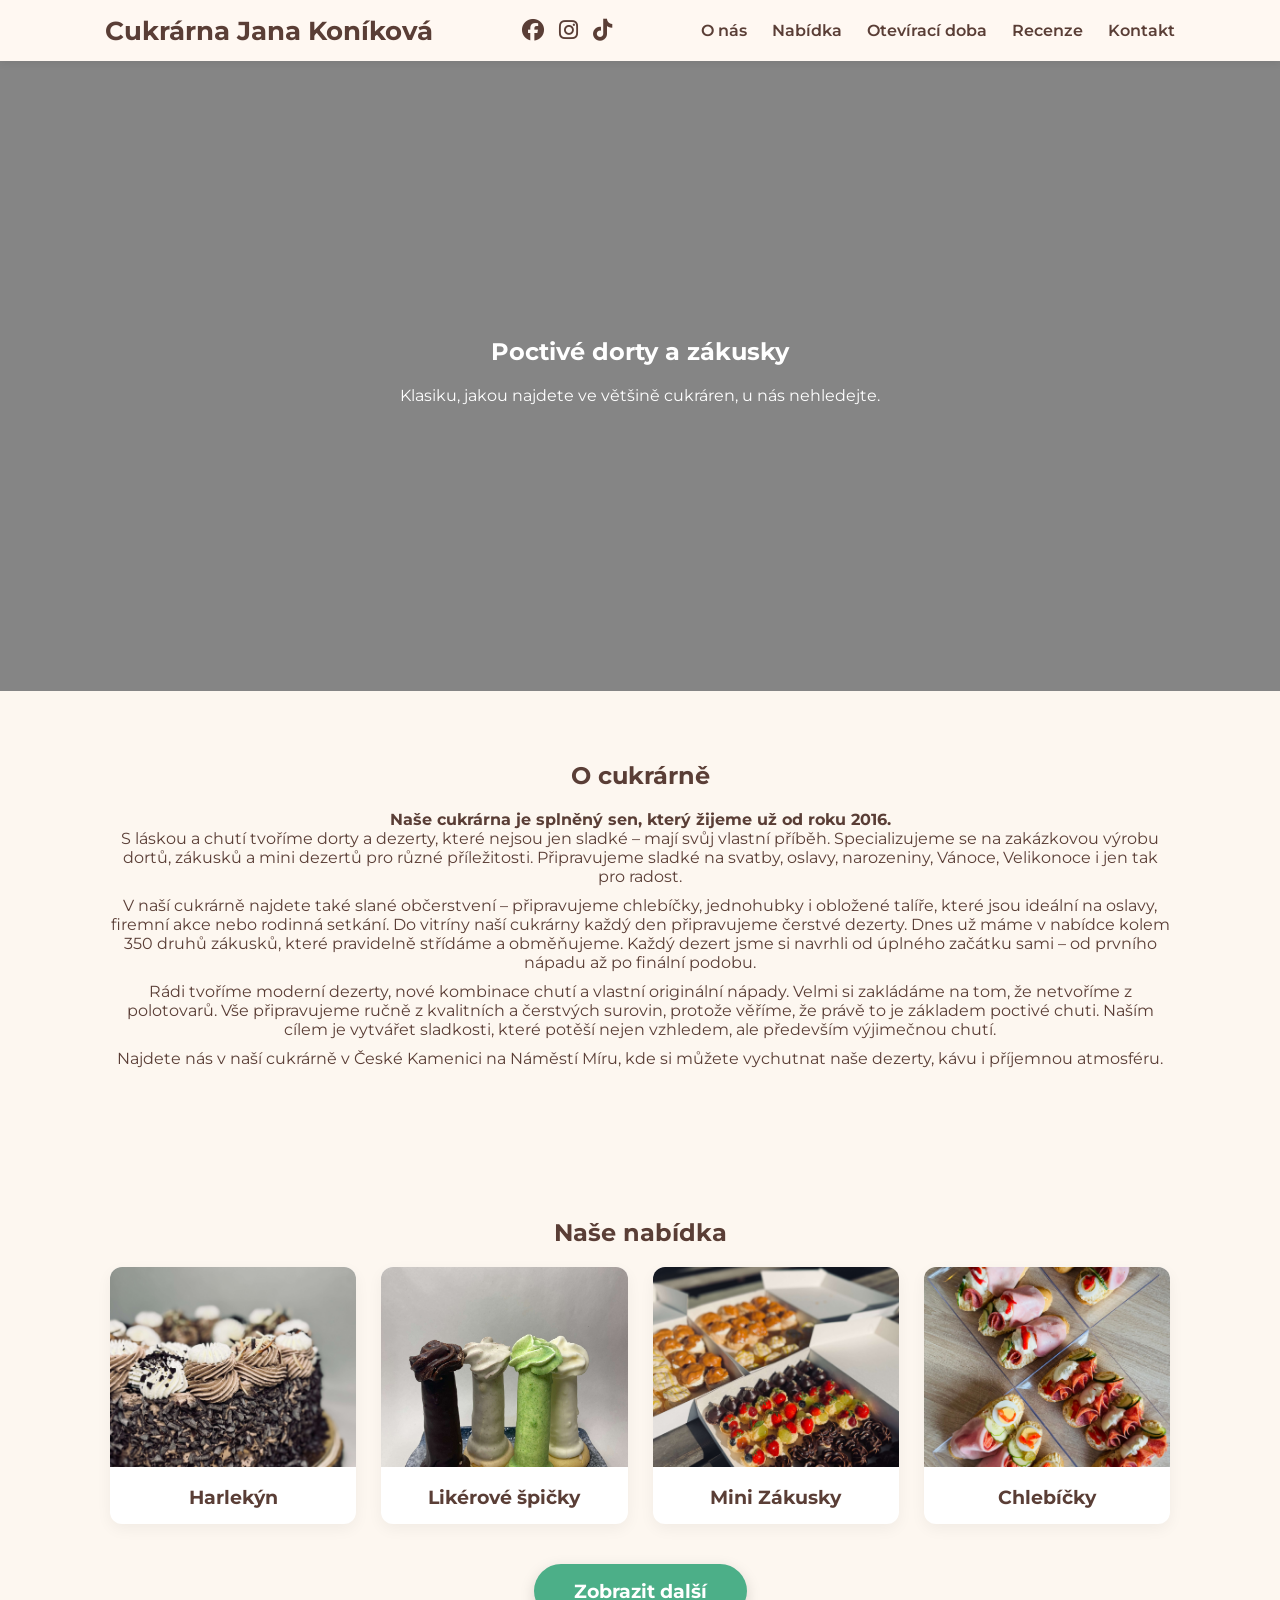
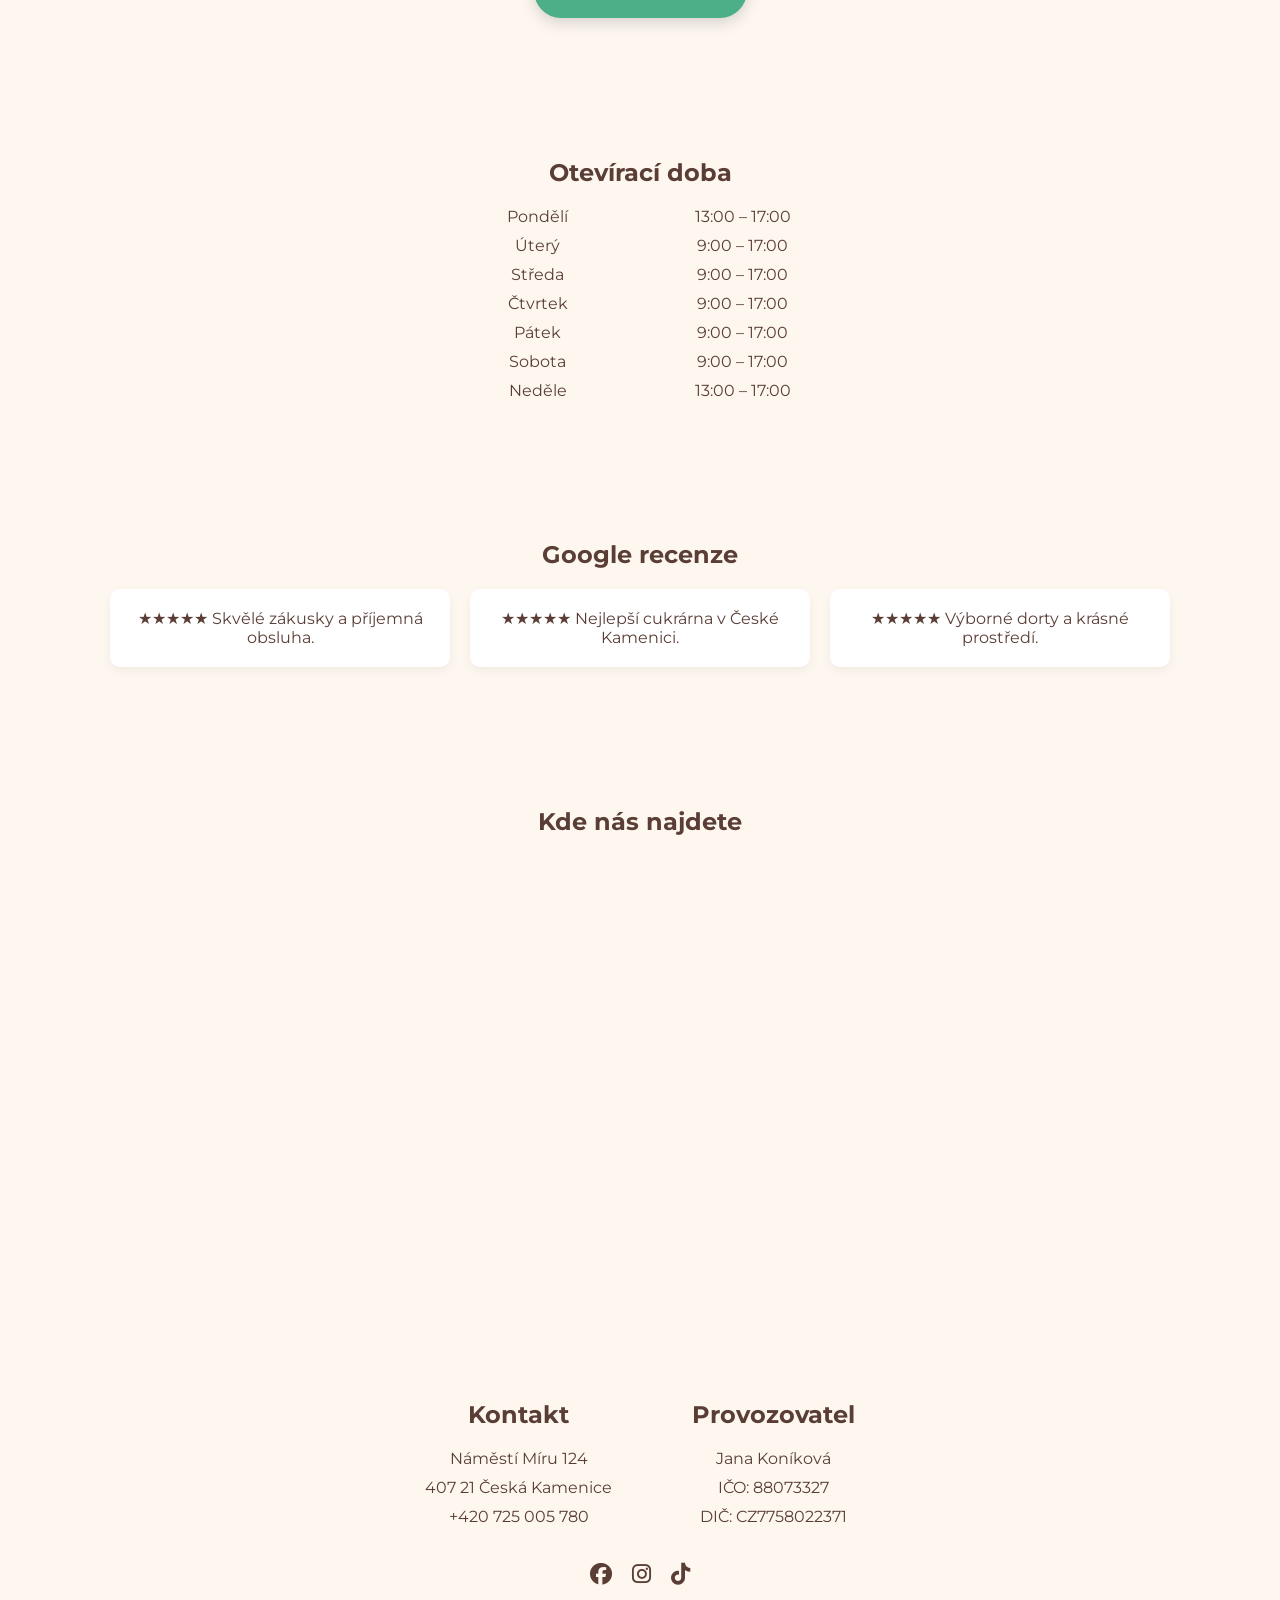
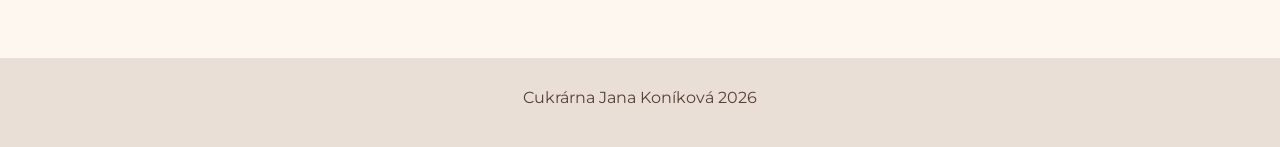
==== index.html @ 85c07ddc "Update index.html" ====
<!DOCTYPE html>
<html lang="cs">
<head>
<meta charset="UTF-8">
<meta name="viewport" content="width=device-width, initial-scale=1.0">

<title>Cukrárna Jana Koníková</title>

<link rel="stylesheet" href="style.css">

<link href="https://fonts.googleapis.com/css2?family=Montserrat:wght@400;600;700&display=swap" rel="stylesheet">

<link rel="stylesheet"
href="https://cdnjs.cloudflare.com/ajax/libs/font-awesome/6.5.0/css/all.min.css">

</head>

<body>

<header>

<div class="nav-container">

<h1 class="logo">Cukrárna Jana Koníková</h1>

<div class="social-nav">

<a href="https://www.facebook.com/cukrarnaceskakamenice"><i class="fab fa-facebook"></i></a>
<a href="https://www.instagram.com/cukrarnajanakonikova/"><i class="fab fa-instagram"></i></a>
<a href="https://www.tiktok.com/@cukrarnajanakonikova?lang=cs-CZ"><i class="fab fa-tiktok"></i></a>

</div>

<button id="menuBtn">
<i class="fa-solid fa-bars"></i>
</button>

<nav id="menu">

<ul>

<li><a href="#about">O nás</a></li>
<li><a href="#menu-section">Nabídka</a></li>
<li><a href="#hours">Otevírací doba</a></li>
<li><a href="#reviews">Recenze</a></li>
<li><a href="#contact">Kontakt</a></li>

</ul>

</nav>

</div>

</header>

<section class="hero">

<div class="hero-overlay">

<h2>Poctivé dorty a zákusky</h2>
<p>Klasiku, jakou najdete ve většině cukráren, u nás nehledejte.</p>

</div>

</section>

<section id="about" class="section">

<h2>O cukrárně</h2>
<p>
<h4>Naše cukrárna je splněný sen, který žijeme už od roku 2016.</h4>
<p>
S láskou a chutí tvoříme dorty a dezerty, které nejsou jen sladké – mají svůj vlastní příběh.
Specializujeme se na zakázkovou výrobu dortů, zákusků a mini dezertů pro různé příležitosti. Připravujeme sladké na svatby, oslavy, narozeniny, Vánoce, Velikonoce i jen tak pro radost.
</p>
<p>
V naší cukrárně najdete také slané občerstvení – připravujeme chlebíčky, jednohubky i obložené talíře, které jsou ideální na oslavy, firemní akce nebo rodinná setkání.
Do vitríny naší cukrárny každý den připravujeme čerstvé dezerty.
Dnes už máme v nabídce kolem 350 druhů zákusků, které pravidelně střídáme a obměňujeme. Každý dezert jsme si navrhli od úplného začátku sami – od prvního nápadu až po finální podobu.
</p>
<p>
Rádi tvoříme moderní dezerty, nové kombinace chutí a vlastní originální nápady. 
Velmi si zakládáme na tom, že netvoříme z polotovarů. Vše připravujeme ručně z kvalitních a čerstvých surovin, protože věříme, že právě to je základem poctivé chuti.
Naším cílem je vytvářet sladkosti, které potěší nejen vzhledem, ale především výjimečnou chutí.
</p>
<p>  
Najdete nás v naší cukrárně v České Kamenici na Náměstí Míru, kde si můžete vychutnat naše dezerty, kávu i příjemnou atmosféru.
</p>

</section>

<section id="menu-section" class="section">

<h2>Naše nabídka</h2>
<!-- hlavní 4 dorty -->
<div id="main-cakes">
  <div class="cards">
    <div class="card">
      <img src="/images/hldort.jpeg" alt="Harlekyn">
      <h3>Harlekýn</h3>
    </div>
    <div class="card">
      <img src="/images/hlspicky.jpeg" alt="Spicky">
      <h3>Likérové špičky</h3>
    </div>
    <div class="card">
      <img src="/images/hlminiz.jpeg" alt="MiniZakusky">
      <h3>Mini Zákusky</h3>
    </div>
    <div class="card">
    <img src="images/hlchlebicky.jpg" alt="Chlebicky">
      <h3>Chlebíčky</h3>
    </div>
  </div>
</div>
  <div class="show-more">
  <a href="nabidka.html" class="btn btn-primary">Zobrazit další</a>
  </div>

</section>

<section id="hours" class="section">

<h2>Otevírací doba</h2>

<div class="hours">

<div>Pondělí</div><div>13:00 – 17:00</div>
<div>Úterý</div><div>9:00 – 17:00</div>
<div>Středa</div><div>9:00 – 17:00</div>
<div>Čtvrtek</div><div>9:00 – 17:00</div>
<div>Pátek</div><div>9:00 – 17:00</div>
<div>Sobota</div><div>9:00 – 17:00</div>
<div>Neděle</div><div>13:00 – 17:00</div>

</div>

</section>

<section id="reviews" class="section">

<h2>Google recenze</h2>

<div class="reviews">

<div class="review">
★★★★★  
Skvělé zákusky a příjemná obsluha.
</div>

<div class="review">
★★★★★  
Nejlepší cukrárna v České Kamenici.
</div>

<div class="review">
★★★★★  
Výborné dorty a krásné prostředí.
</div>

</div>

</section>

<section class="section">

<h2>Kde nás najdete</h2>

<iframe
src="https://www.google.com/maps?q=Náměstí%20Míru%20124%20Česká%20Kamenice&output=embed"
width="100%"
height="400"
style="border:0;">
</iframe>

</section>

<section id="contact" class="section">

<div class="contact-wrapper">

<div class="contact-box">
  
<h2>Kontakt</h2>
  
<p>Náměstí Míru 124</p>
<p>407 21 Česká Kamenice</p>
<p>+420 725 005 780</p>

</div>


<div class="contact-box">

<h2>Provozovatel</h2>

<p>Jana Koníková</p>
<p>IČO: 88073327</p>
<p>DIČ: CZ7758022371</p>

</div>

</div>


<div class="contact-social">

<a href="https://www.facebook.com/cukrarnaceskakamenice"><i class="fab fa-facebook"></i></a>
<a href="https://www.instagram.com/cukrarnajanakonikova/"><i class="fab fa-instagram"></i></a>
<a href="https://www.tiktok.com/@cukrarnajanakonikova?lang=cs-CZ"><i class="fab fa-tiktok"></i></a>

</div>

</section>

<footer>

<p>Cukrárna Jana Koníková 2026</p>

</footer>

<script src="script.js"></script>

</body>
</html>
---- style.css ----
*{
margin:0;
padding:0;
box-sizing:border-box;
font-family:Montserrat;
}

body{
background:#fdf7f0;
color:#5a3e36;
}

header{
background:#fff8f2;
box-shadow:0 2px 8px rgba(0,0,0,0.08);
position:sticky;
top:0;
z-index:1000;
}

.nav-container{
display:flex;
align-items:center;
justify-content:space-between;
max-width:1100px;
margin:auto;
padding:15px;
}

.logo{
font-size:1.6rem;
font-weight:700;
}

.social-nav{
display:flex;
gap:15px;
font-size:20px;
}

nav ul{
display:flex;
gap:25px;
list-style:none;
}

nav a{
text-decoration:none;
color:#5a3e36;
font-weight:600;
}

#menuBtn{
display:none;
background:none;
border:none;
font-size:24px;
cursor:pointer;
}

.hero{
height:70vh;
background:#ccc;
background-size:cover;
background-position:center;
position:relative;
}

.hero-overlay{
background:rgba(0,0,0,0.35);
height:100%;
display:flex;
flex-direction:column;
align-items:center;
justify-content:center;
text-align:center;
color:white;
}

.section{
padding:70px 20px;
text-align:center;
max-width:1100px;
margin:auto;
}

.cards{
display:grid;
grid-template-columns:repeat(auto-fit,minmax(220px,1fr));
gap:25px;
}

.card{
background:white;
border-radius:12px;
overflow:hidden;
box-shadow:0 5px 15px rgba(0,0,0,0.05);
}

.card img{
width:100%;
height:200px;
object-fit:cover;
}

.card h3{
padding:15px;
}

.hours{
display:grid;
grid-template-columns:1fr 1fr;
gap:10px;
max-width:400px;
margin:auto;
}

.reviews{
display:grid;
grid-template-columns:repeat(auto-fit,minmax(250px,1fr));
gap:20px;
}

.review{
background:white;
padding:20px;
border-radius:10px;
box-shadow:0 4px 12px rgba(0,0,0,0.05);
}

.contact-social{
margin-top:20px;
font-size:28px;
display:flex;
justify-content:center;
gap:20px;
}

footer{
background:#eadfd6;
padding:30px;
text-align:center;
}

@media(max-width:768px){

#menuBtn{
display:block;
}

nav{
position:fixed;
top:0;
left:0;
width:100%;
height:100vh;
background:#fff8f2;
display:flex;
align-items:center;
justify-content:center;
transform:translateY(-100%);
transition:0.3s;
}

nav.active{
transform:translateY(0);
}

nav ul{
flex-direction:column;
font-size:1.6rem;
}

}
.social-nav a,
.contact-social a{
color:#5a3e36;
font-size:22px;
transition:0.25s;
}

.social-nav a:hover,
.contact-social a:hover{
color:#4caf88;
transform:scale(1.15);
}

.contact-wrapper{
display:flex;
justify-content:center;
gap:80px;
flex-wrap:wrap;
margin-bottom:25px;
}

.contact-box{
max-width:300px;
text-align:center;
}

.contact-social{
display:flex;
justify-content:center;
gap:20px;
font-size:28px;
}

.btn-primary{
display:inline-block;
padding:15px 40px;
border-radius:50px;
background:#4caf88;
color:white;
font-size:1.2rem;
font-weight:700;
text-decoration:none;
transition:0.3s;
box-shadow:0 5px 15px rgba(0,0,0,0.15);
margin-top: 40px;
}

.btn-primary:hover{
transform:scale(1.05);
box-shadow:0 8px 20px rgba(0,0,0,0.25);
}

h2{
margin-bottom: 20px;
}

p{
margin-bottom: 10px;
}
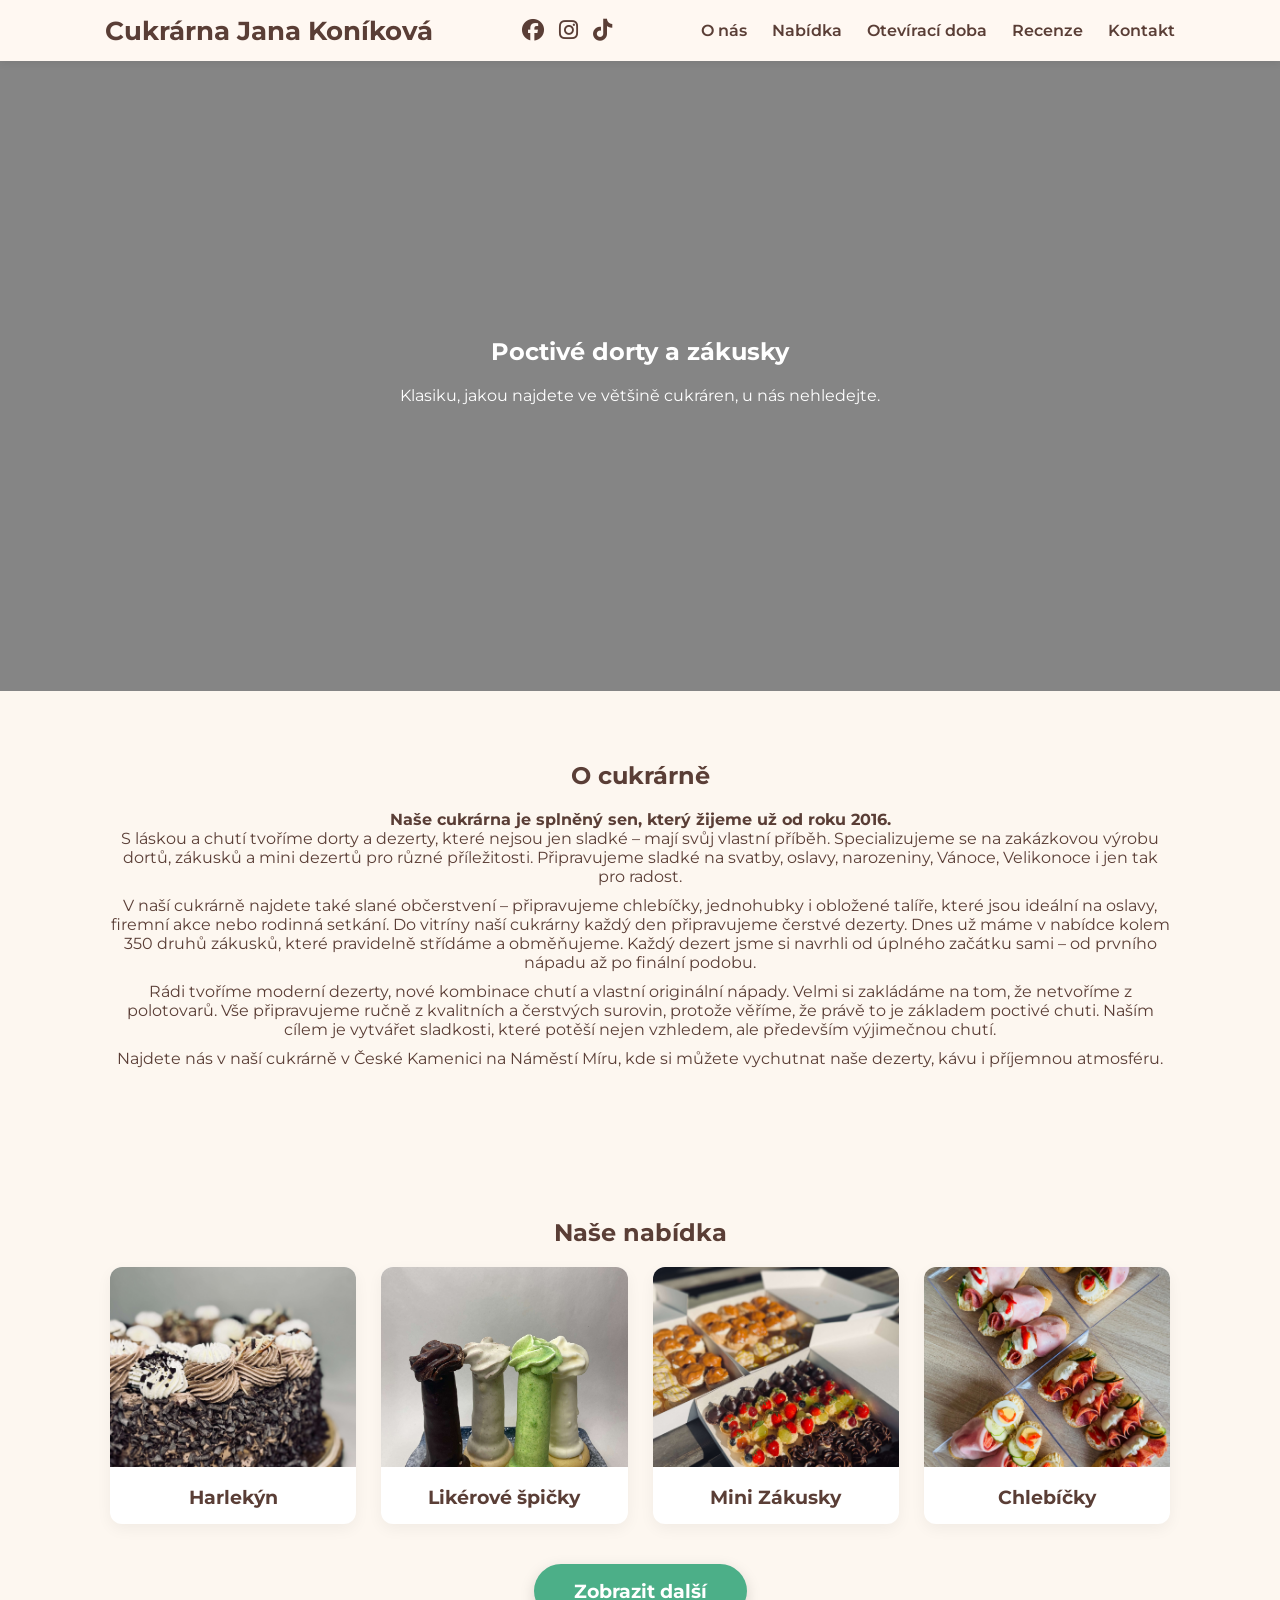
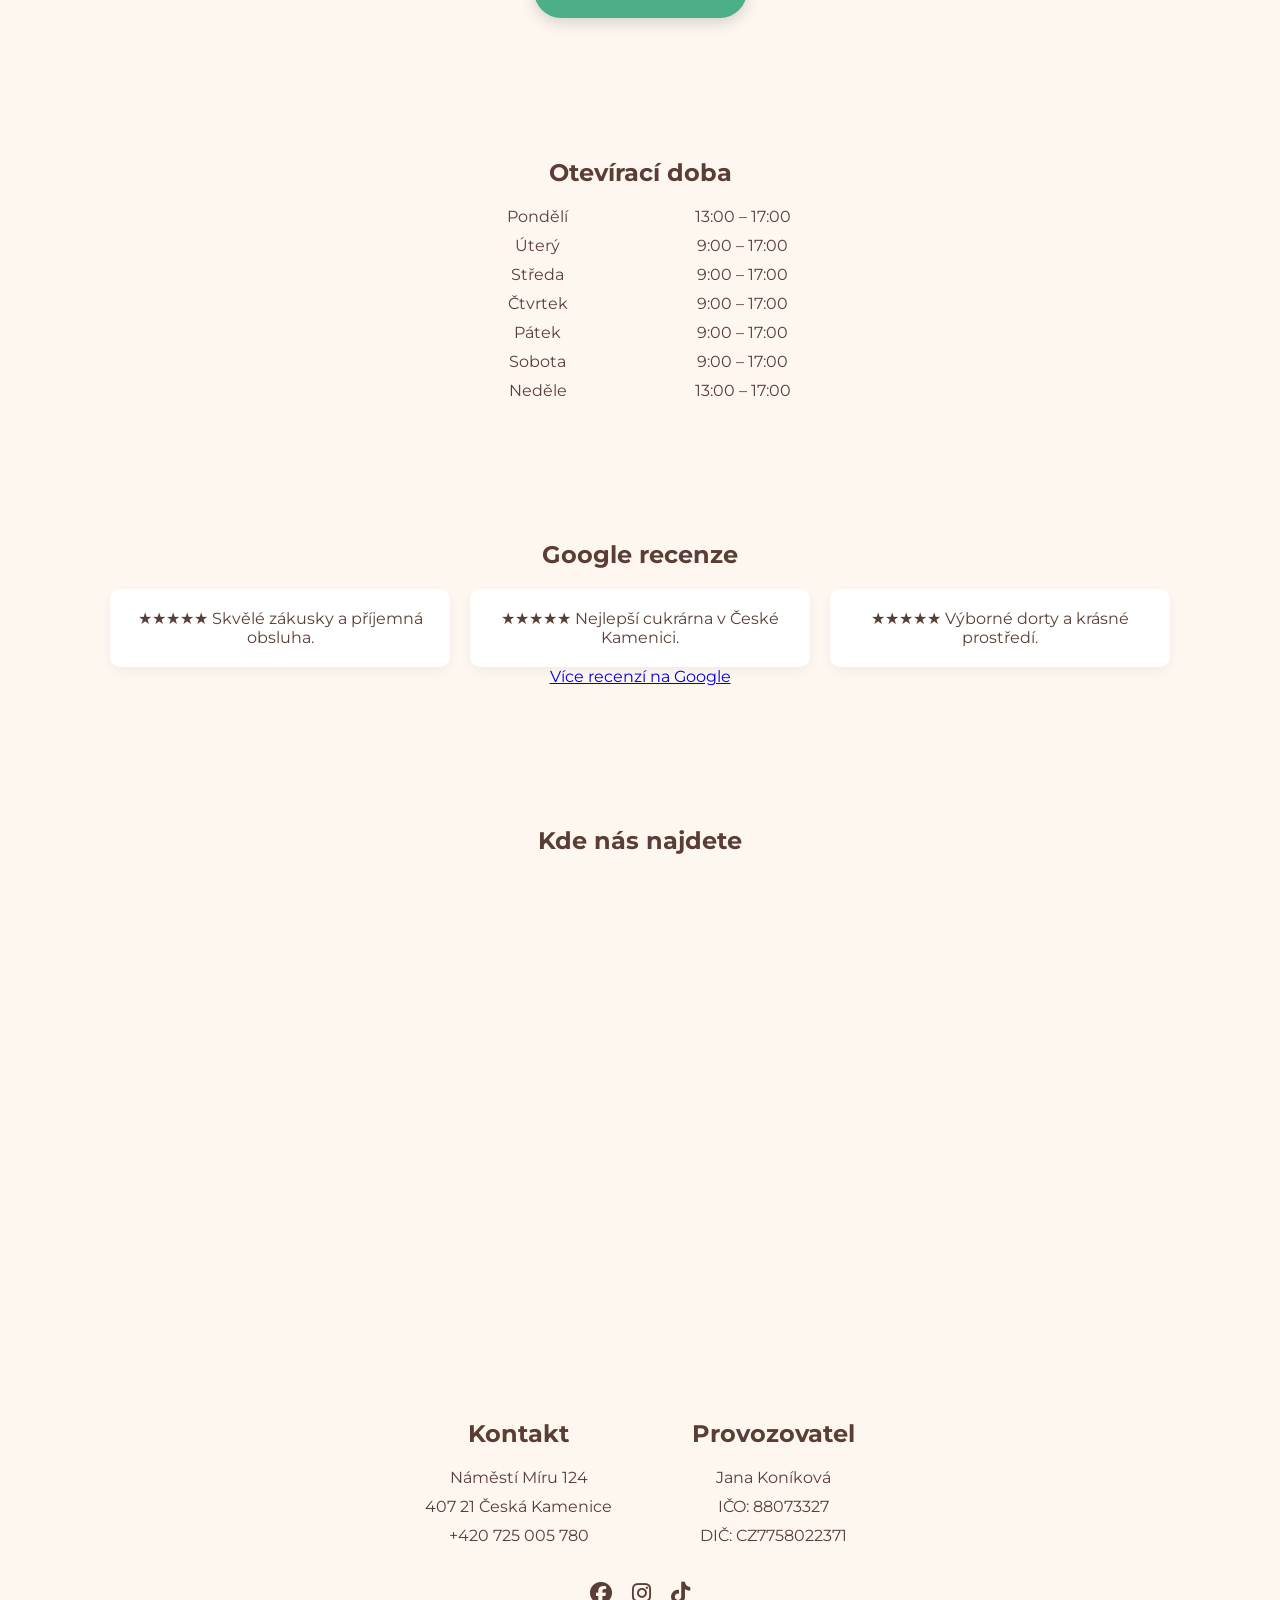
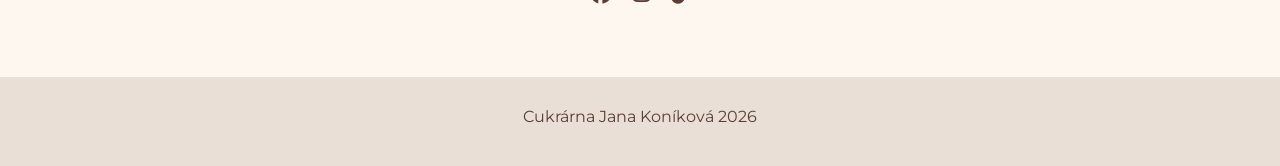
==== commit 550365a9: "Update index.html" ====
--- a/index.html
+++ b/index.html
@@ -160,6 +160,13 @@
 
 </div>
 
+<a href="https://www.google.com/search?sa=X&sca_esv=97954111f5c3aa31&rlz=1C1VDKB_csCZ1092CZ1092&s
+  xsrf=ANbL-n5751SRaitkv8dJ0JsYDzOMd-wEkw:1774532247354&q=Cukr%C3%A1rna+Jana+Kon%C3%ADkov%C3%A1+R
+  ecenze&rflfq=1&num=20&stick=H4sIAAAAAAAAAONgkxIxNDYwNjI3MTYwNTOwNDa0NLM0Nt3AyPiKUdG5NLvo8MKivEQ
+  Fr0Qg4Z2fd3htdn7Z4YUKQanJqXlVqYtYCasBAAhlI2VjAAAA&rldimm=13032743056093196935&tbm=lcl&hl=cs-CZ&
+  ved=2ahUKEwifzfvh172TAxWngf0HHYydKOYQ9fQKegQIRBAG&biw=1920&bih=953&dpr=1#lkt=LocalPoiReviews" 
+  class="more-reviews-btn" target="_blank">Více recenzí na Google</a>
+  
 </section>
 
 <section class="section">
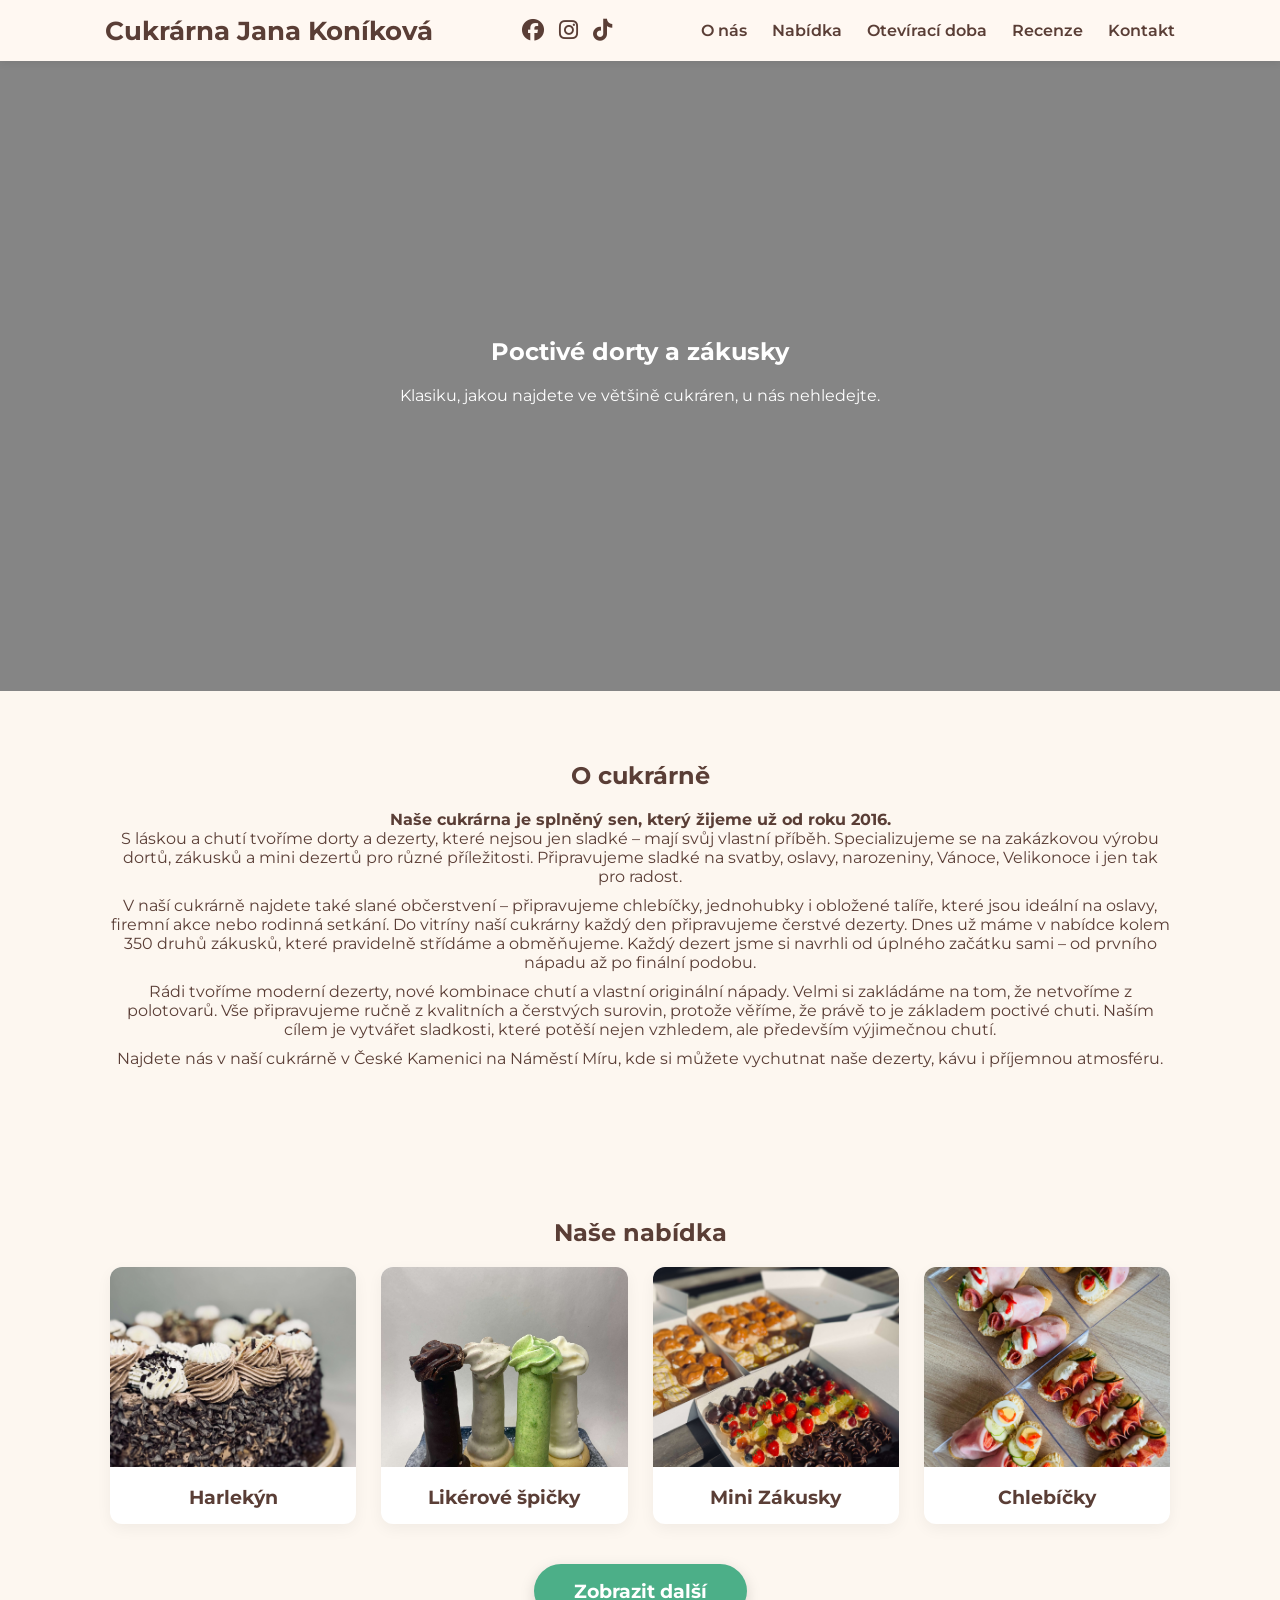
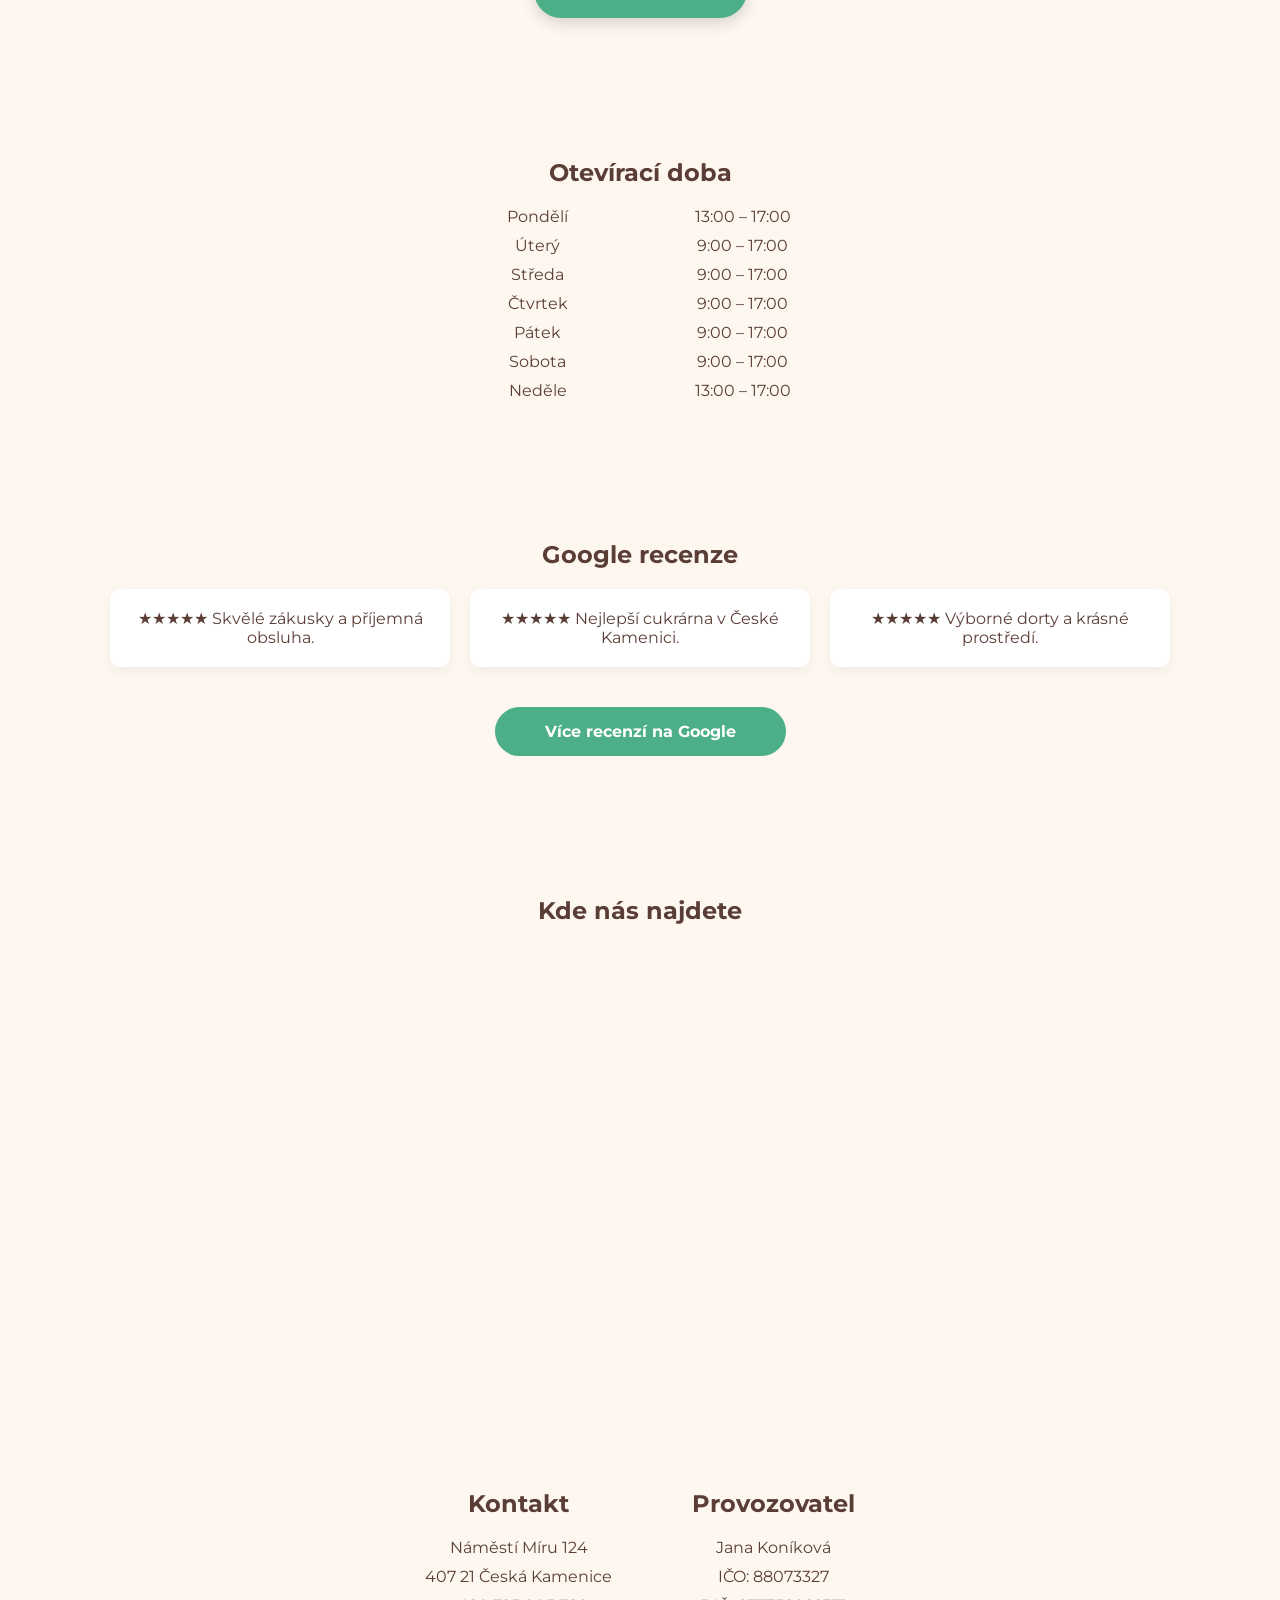
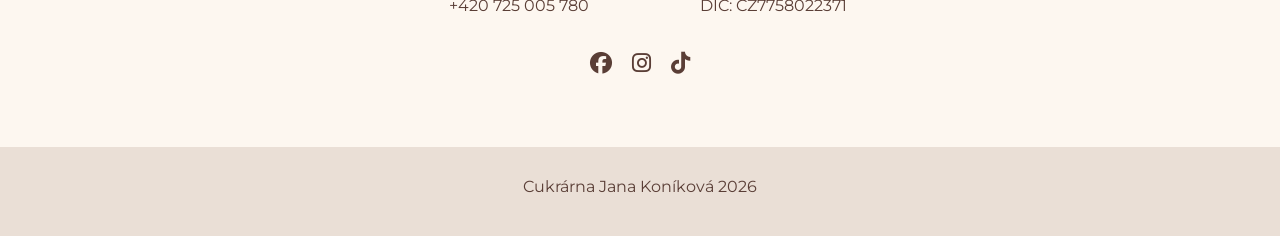
==== commit 7728cb53: "Update index.html" ====
--- a/index.html
+++ b/index.html
@@ -161,8 +161,8 @@
 </div>
 
 <a href="https://www.google.com/search?sa=X&sca_esv=97954111f5c3aa31&rlz=1C1VDKB_csCZ1092CZ1092&s
-  xsrf=ANbL-n5751SRaitkv8dJ0JsYDzOMd-wEkw:1774532247354&q=Cukr%C3%A1rna+Jana+Kon%C3%ADkov%C3%A1+R
-  ecenze&rflfq=1&num=20&stick=H4sIAAAAAAAAAONgkxIxNDYwNjI3MTYwNTOwNDa0NLM0Nt3AyPiKUdG5NLvo8MKivEQ
+  xsrf=ANbL-n5751SRaitkv8dJ0JsYDzOMd-wEkw:1774532247354&q=Cukr%C3%A1rna+Jana+Kon%C3%ADkov%C3%A1+
+  Recenze&rflfq=1&num=20&stick=H4sIAAAAAAAAAONgkxIxNDYwNjI3MTYwNTOwNDa0NLM0Nt3AyPiKUdG5NLvo8MKivEQ
   Fr0Qg4Z2fd3htdn7Z4YUKQanJqXlVqYtYCasBAAhlI2VjAAAA&rldimm=13032743056093196935&tbm=lcl&hl=cs-CZ&
   ved=2ahUKEwifzfvh172TAxWngf0HHYydKOYQ9fQKegQIRBAG&biw=1920&bih=953&dpr=1#lkt=LocalPoiReviews" 
   class="more-reviews-btn" target="_blank">Více recenzí na Google</a>
--- a/style.css
+++ b/style.css
@@ -126,6 +126,23 @@
 padding:20px;
 border-radius:10px;
 box-shadow:0 4px 12px rgba(0,0,0,0.05);
+}
+
+.more-reviews-btn{
+  display:inline-block;
+  margin-top:40px;
+  padding:15px 50px;
+  background:#4caf88;
+  color:white;
+  text-decoration:none;
+  font-weight:700;
+  border-radius:50px;
+  transition:0.3s;
+}
+
+.more-reviews-btn:hover{
+  background:#397d65;
+  transform:scale(1.05);
 }
 
 .contact-social{
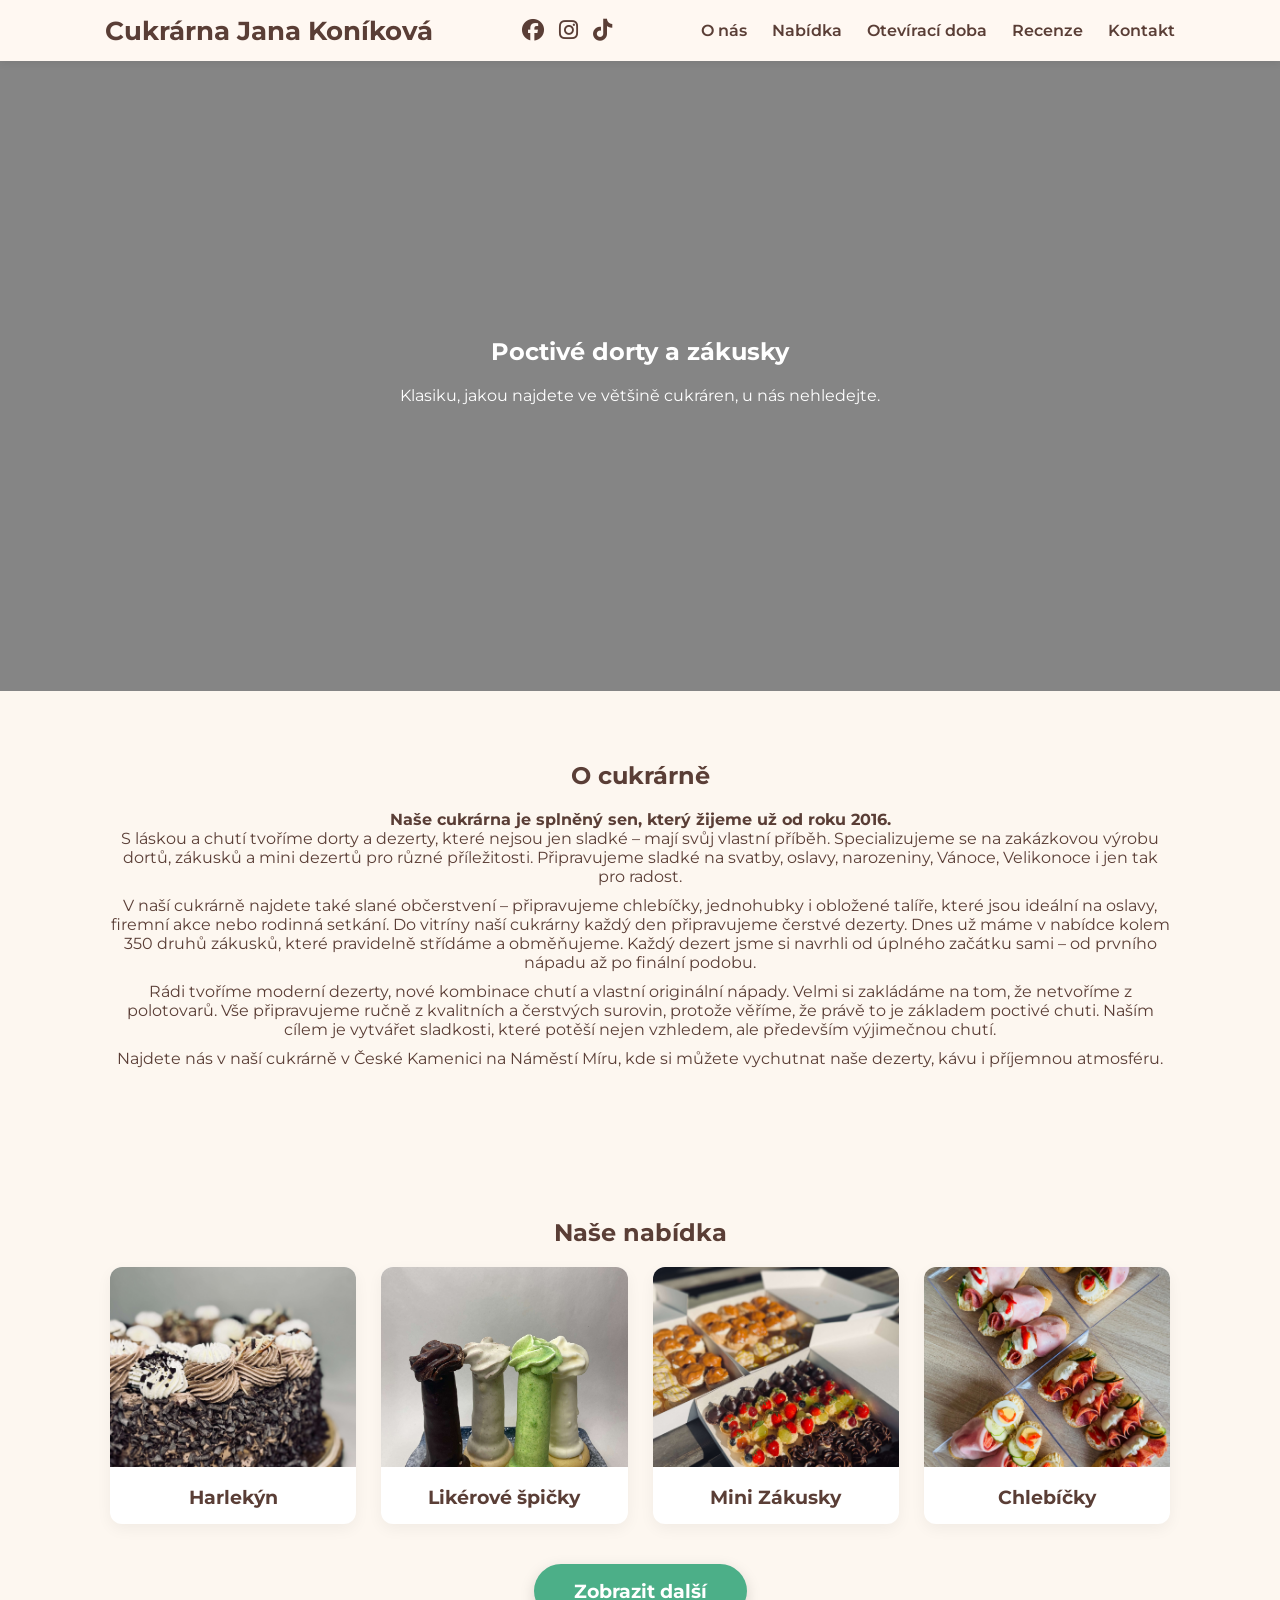
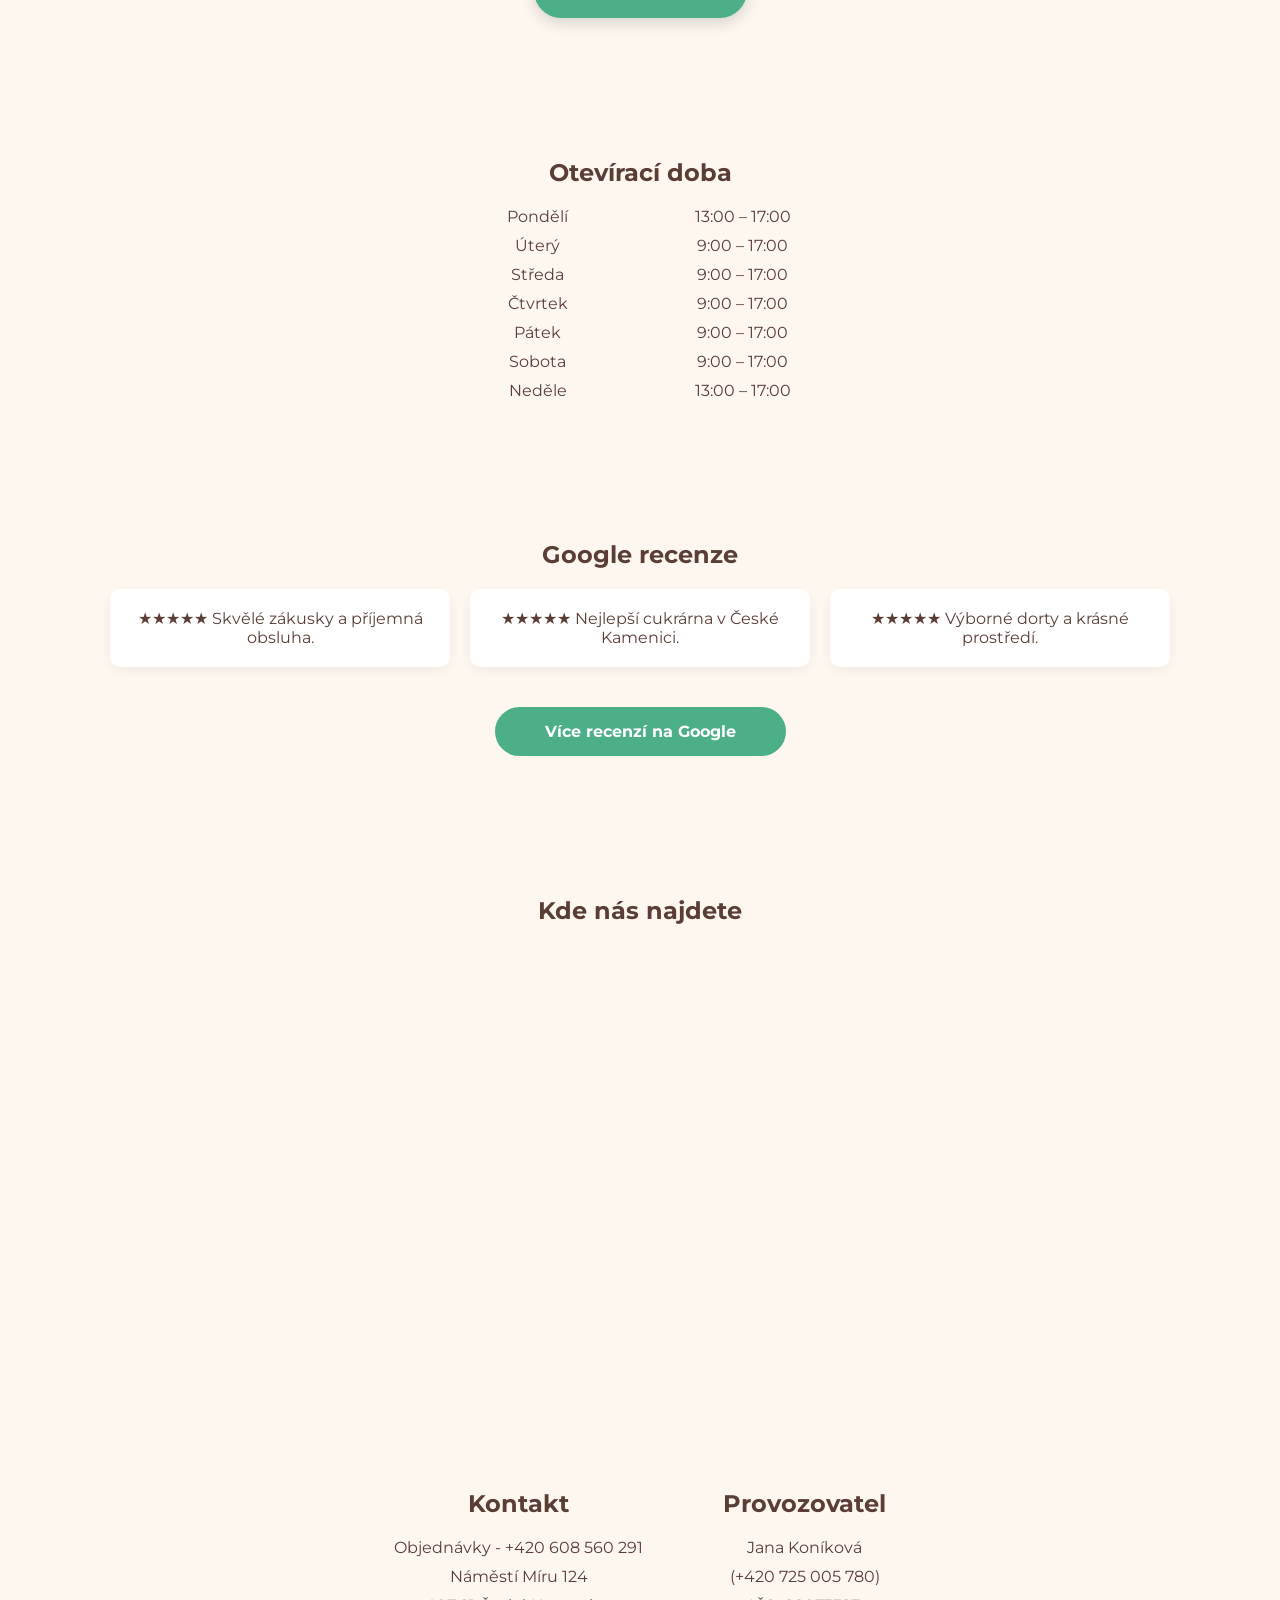
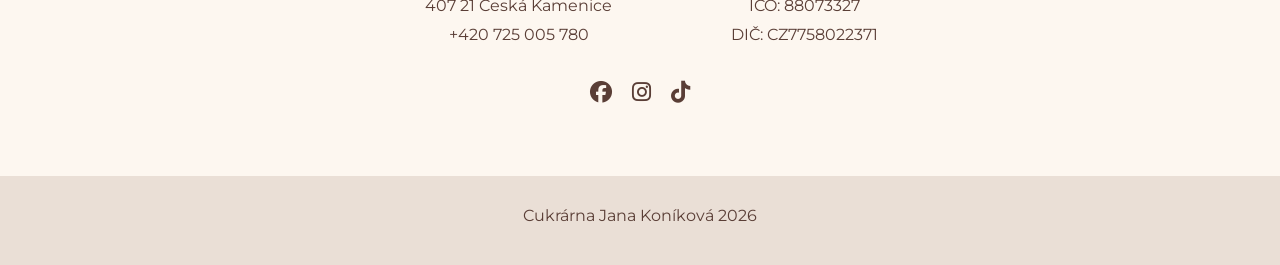
==== commit 7551ada4: "Update index.html" ====
--- a/index.html
+++ b/index.html
@@ -189,7 +189,7 @@
 <div class="contact-box">
   
 <h2>Kontakt</h2>
-  
+<p>Objednávky - +420 608 560 291</p>
 <p>Náměstí Míru 124</p>
 <p>407 21 Česká Kamenice</p>
 <p>+420 725 005 780</p>
@@ -202,6 +202,7 @@
 <h2>Provozovatel</h2>
 
 <p>Jana Koníková</p>
+<p>(+420 725 005 780)</p>
 <p>IČO: 88073327</p>
 <p>DIČ: CZ7758022371</p>
 
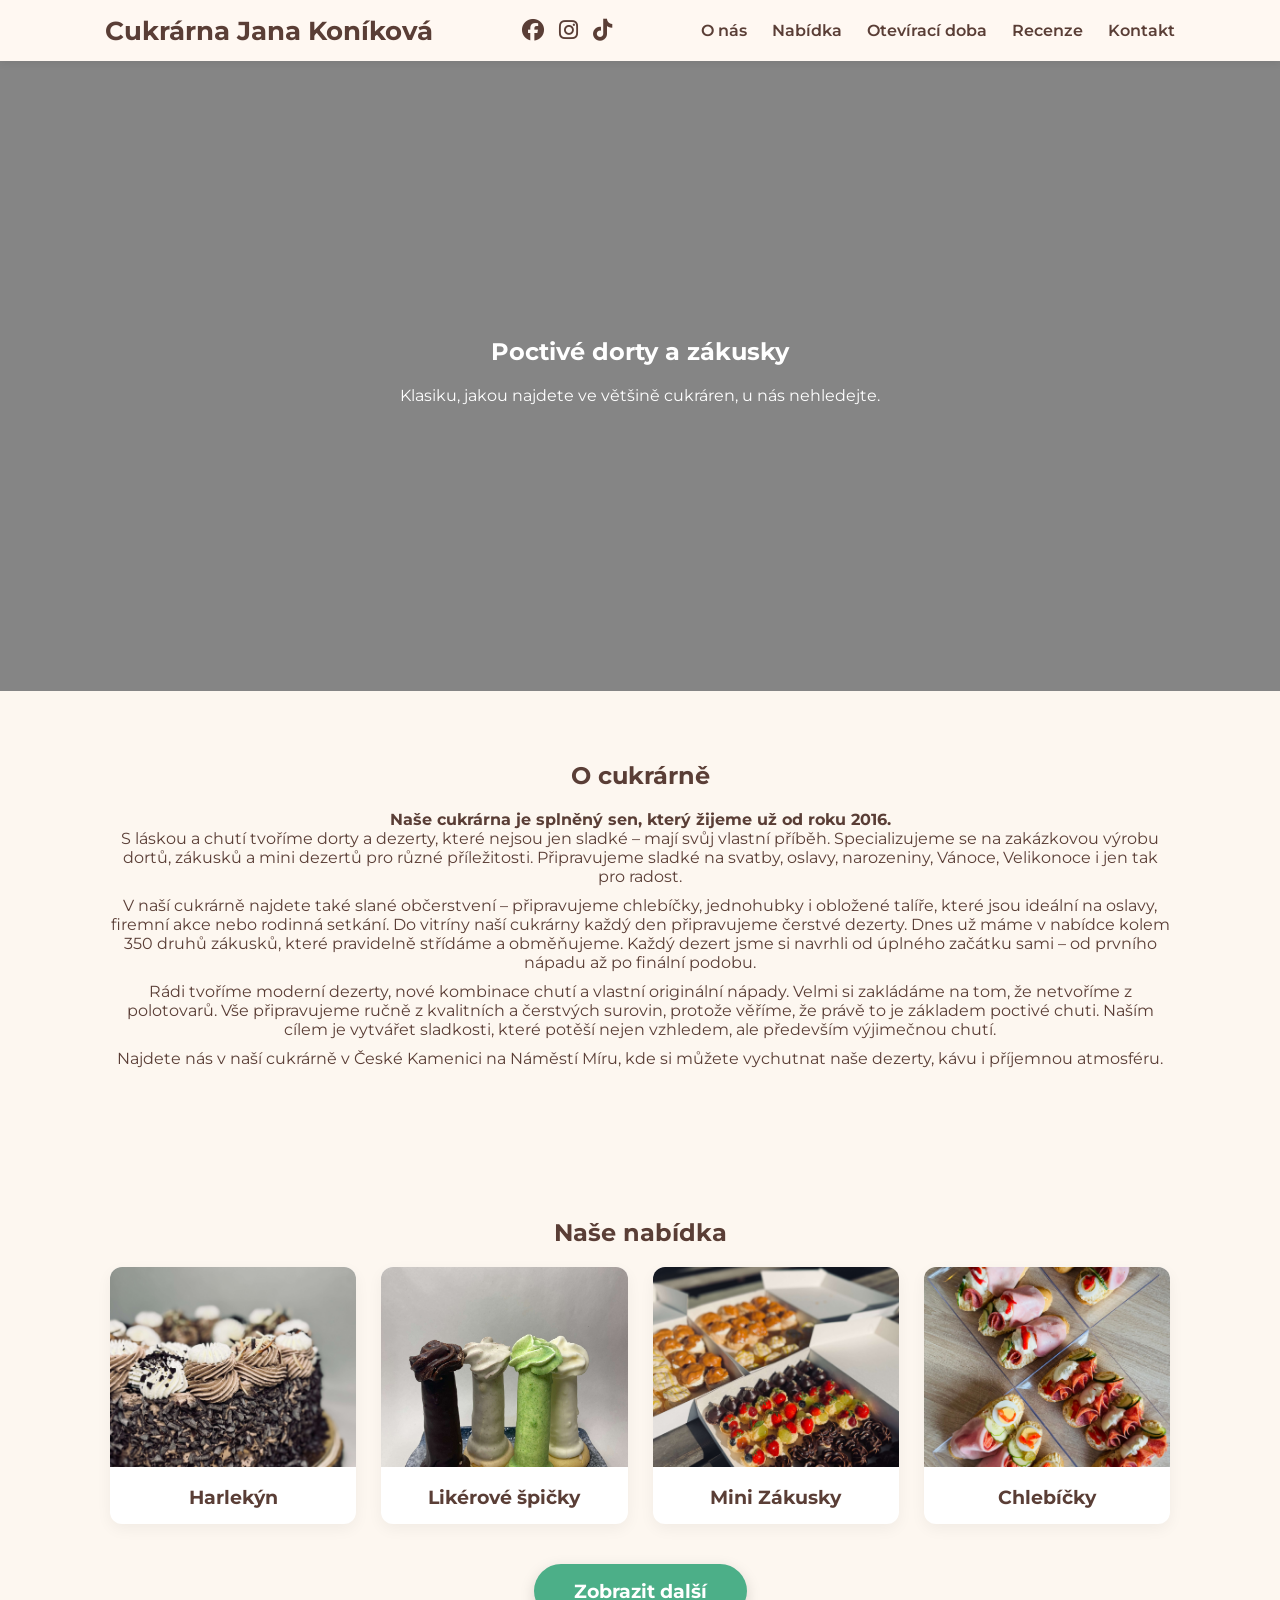
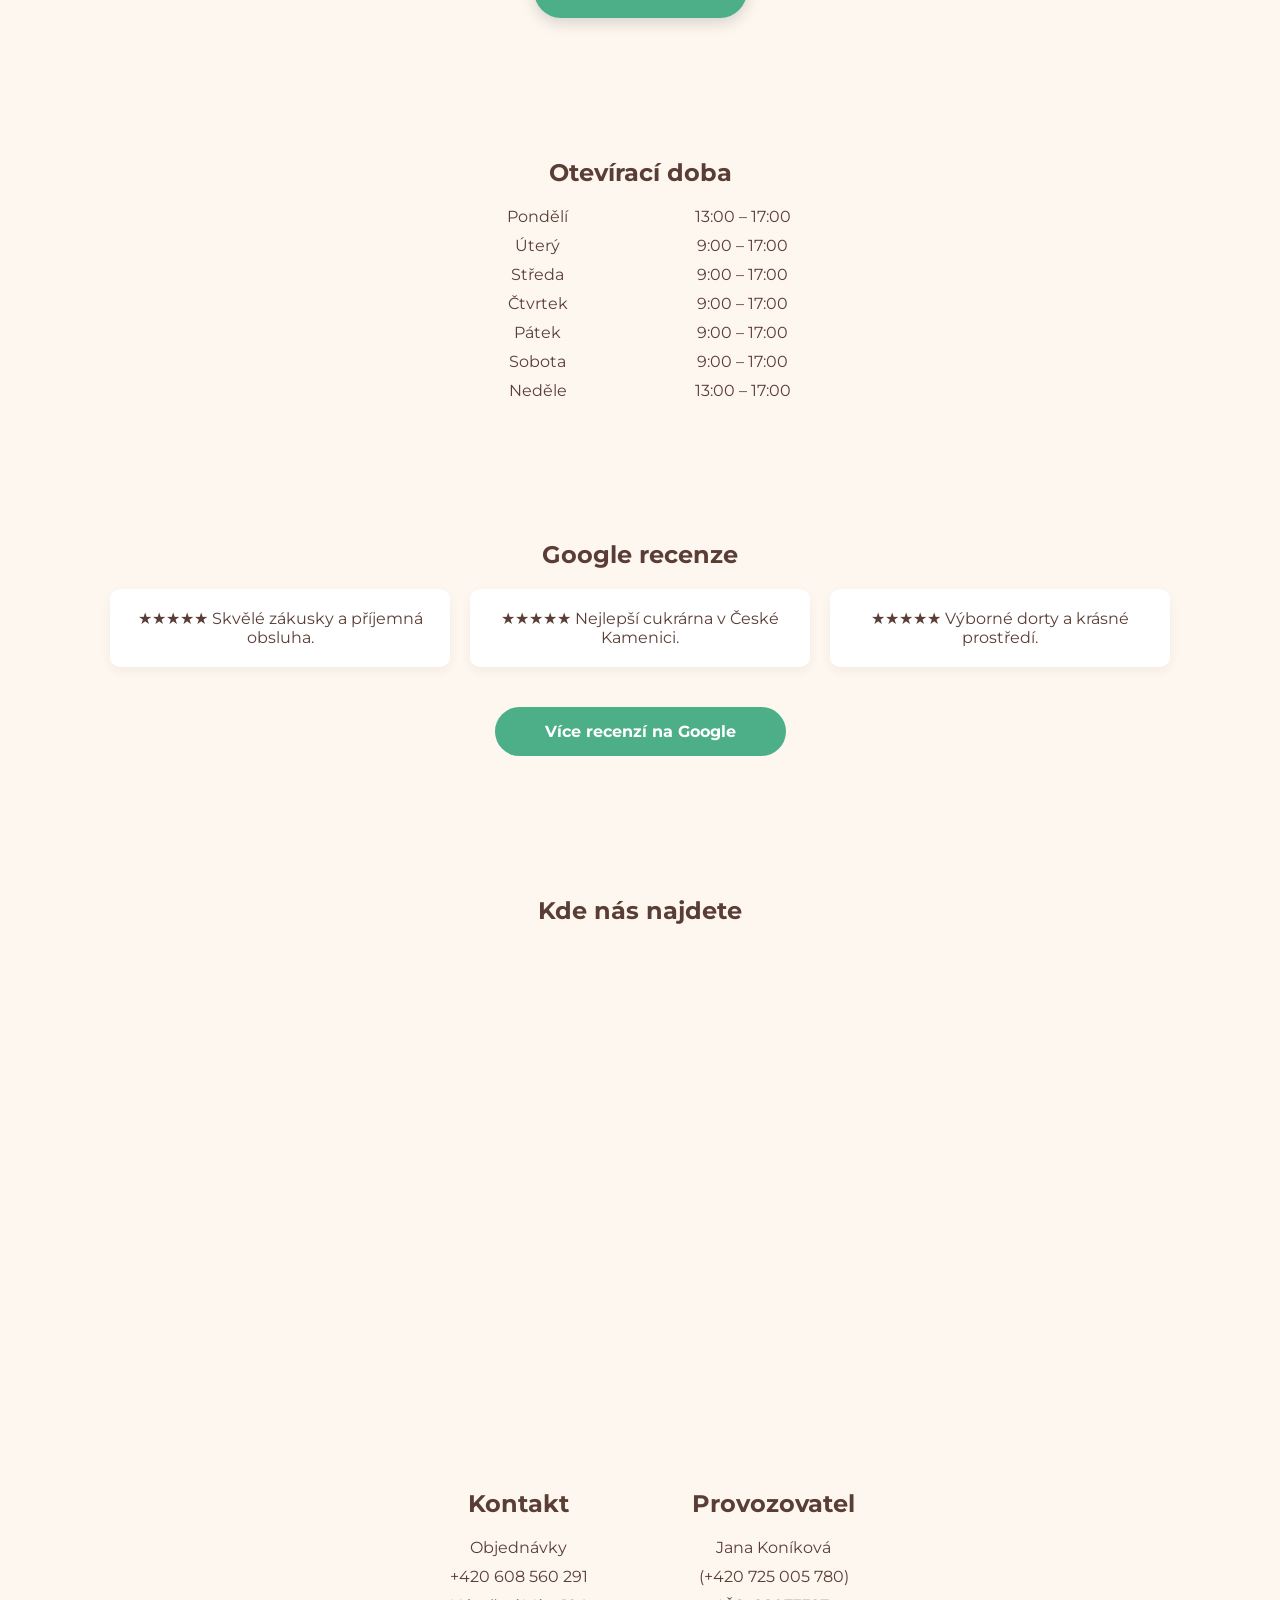
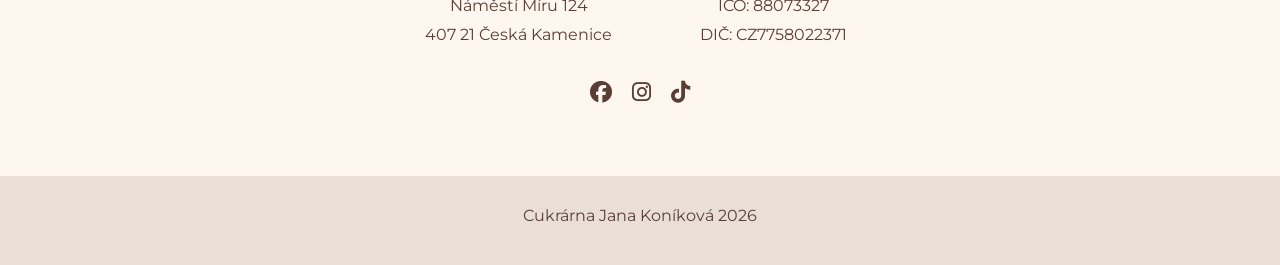
==== commit d951a75e: "Update index.html" ====
--- a/index.html
+++ b/index.html
@@ -189,10 +189,11 @@
 <div class="contact-box">
   
 <h2>Kontakt</h2>
-<p>Objednávky - +420 608 560 291</p>
+  
+<p>Objednávky</p> 
+<p>+420 608 560 291</p>
 <p>Náměstí Míru 124</p>
 <p>407 21 Česká Kamenice</p>
-<p>+420 725 005 780</p>
 
 </div>
 
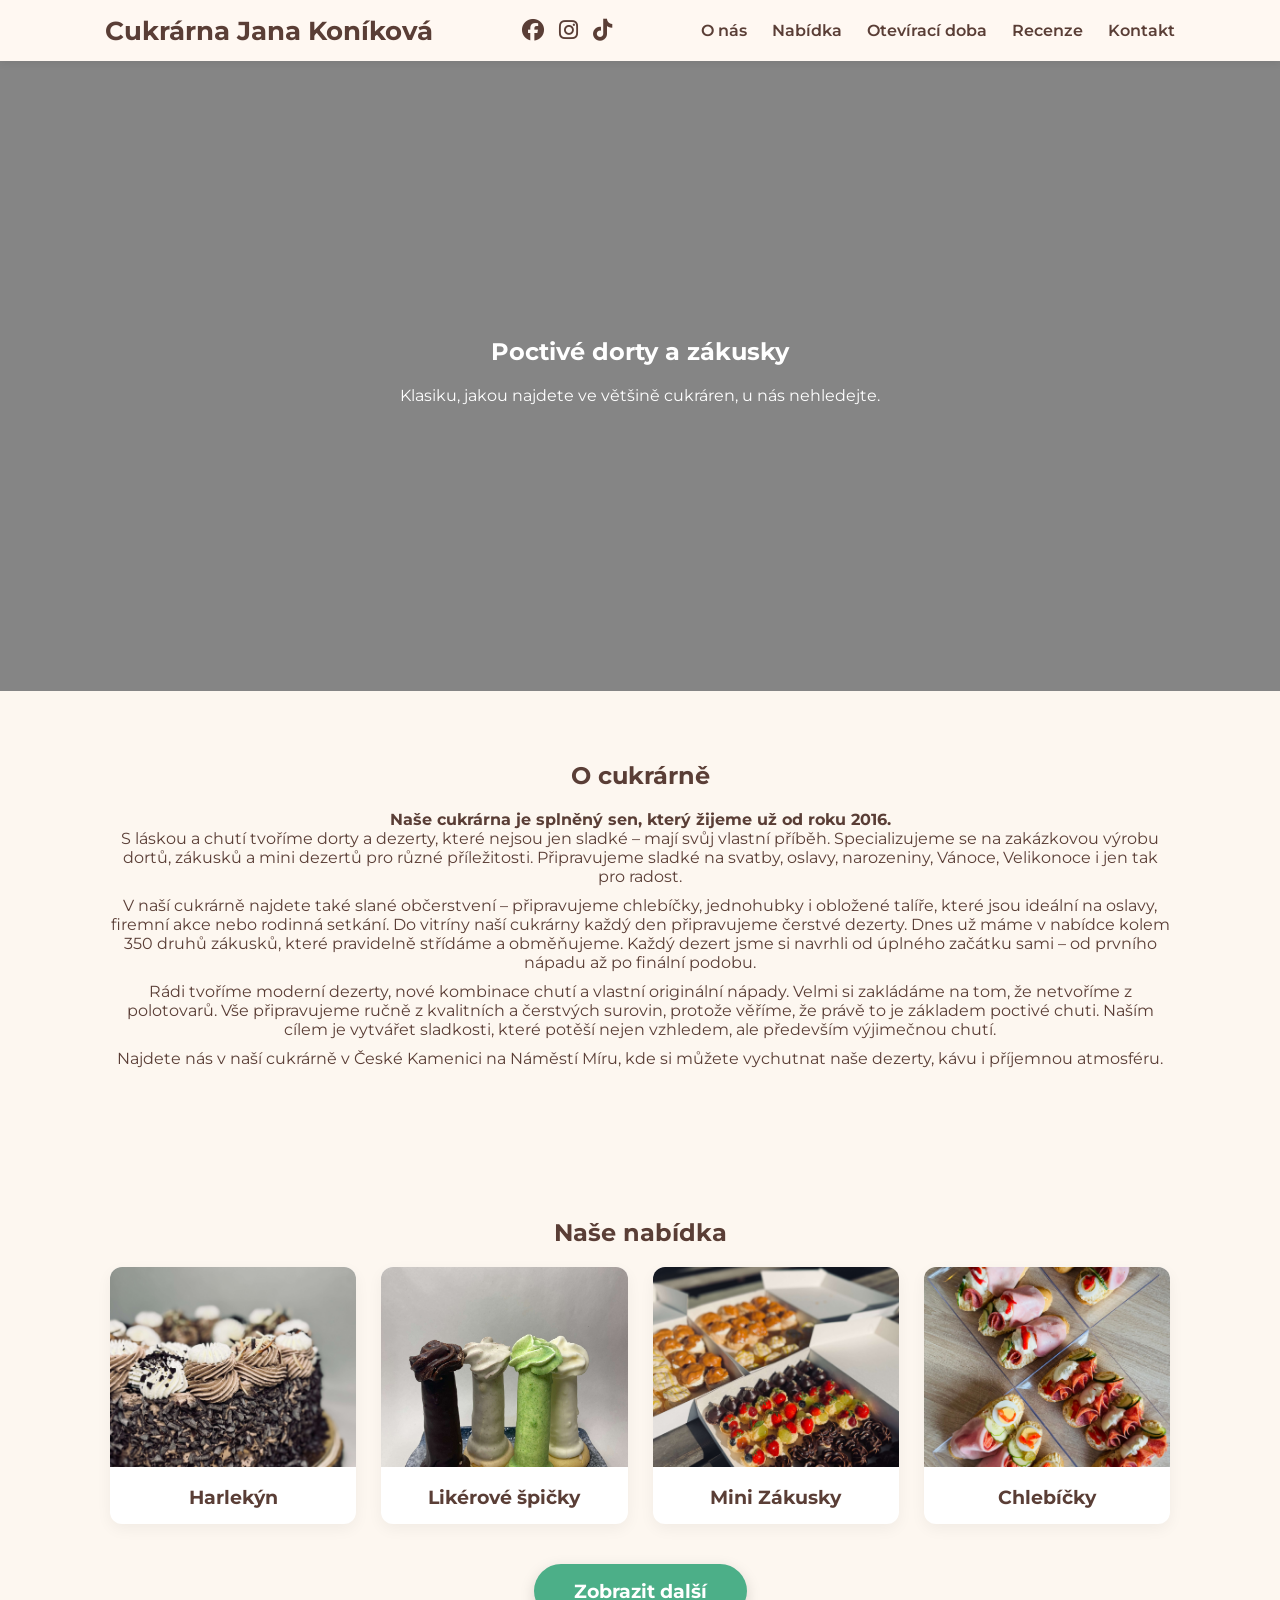
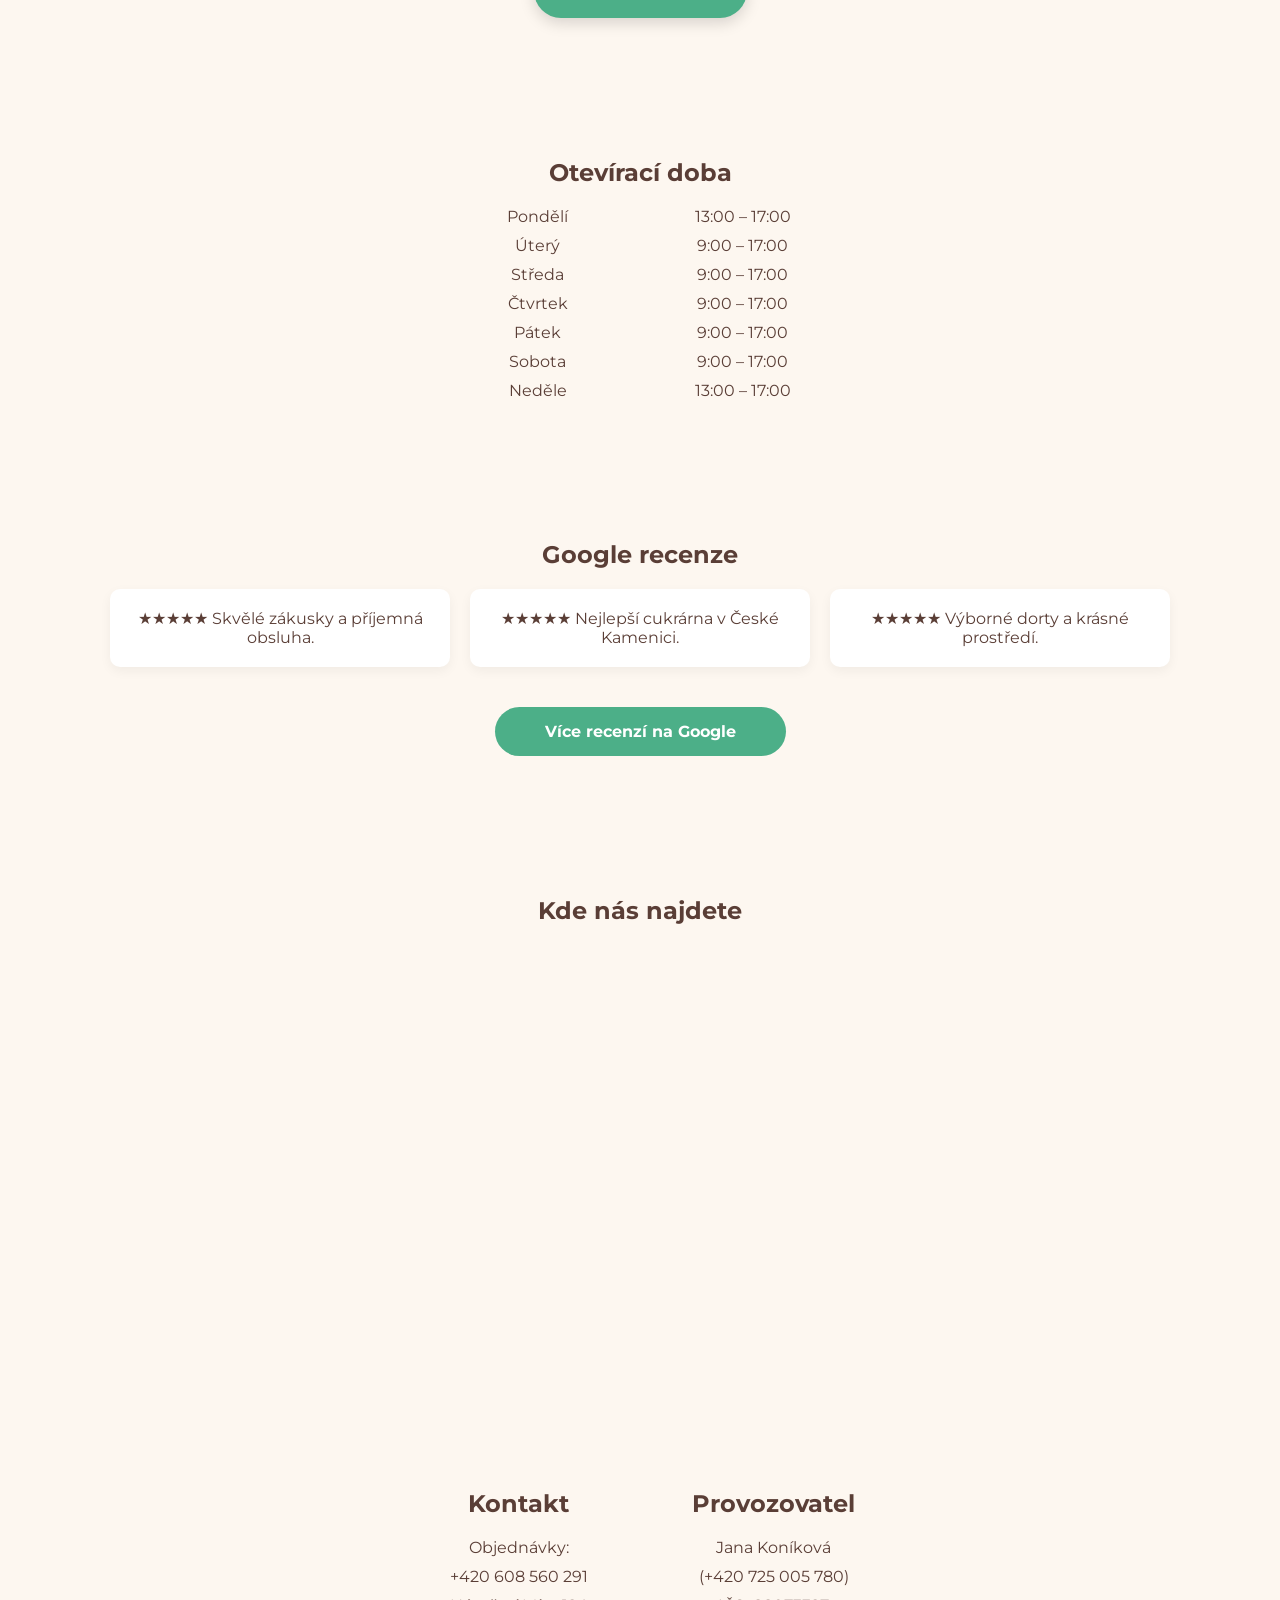
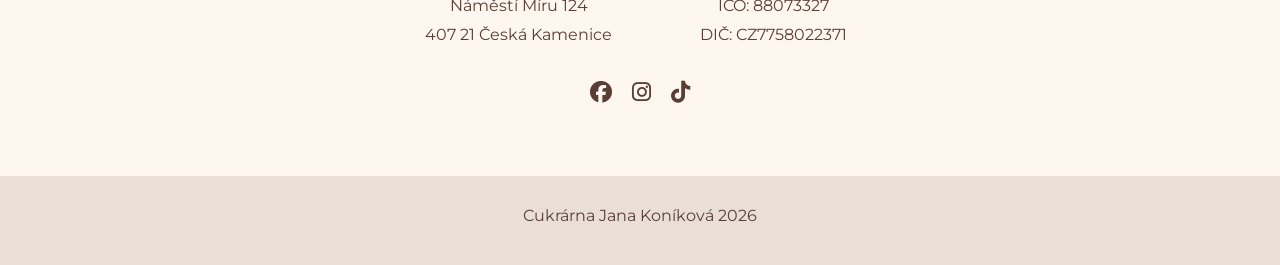
==== commit 645cfe3f: "Update index.html" ====
--- a/index.html
+++ b/index.html
@@ -190,7 +190,7 @@
   
 <h2>Kontakt</h2>
   
-<p>Objednávky</p> 
+<p>Objednávky:</p> 
 <p>+420 608 560 291</p>
 <p>Náměstí Míru 124</p>
 <p>407 21 Česká Kamenice</p>
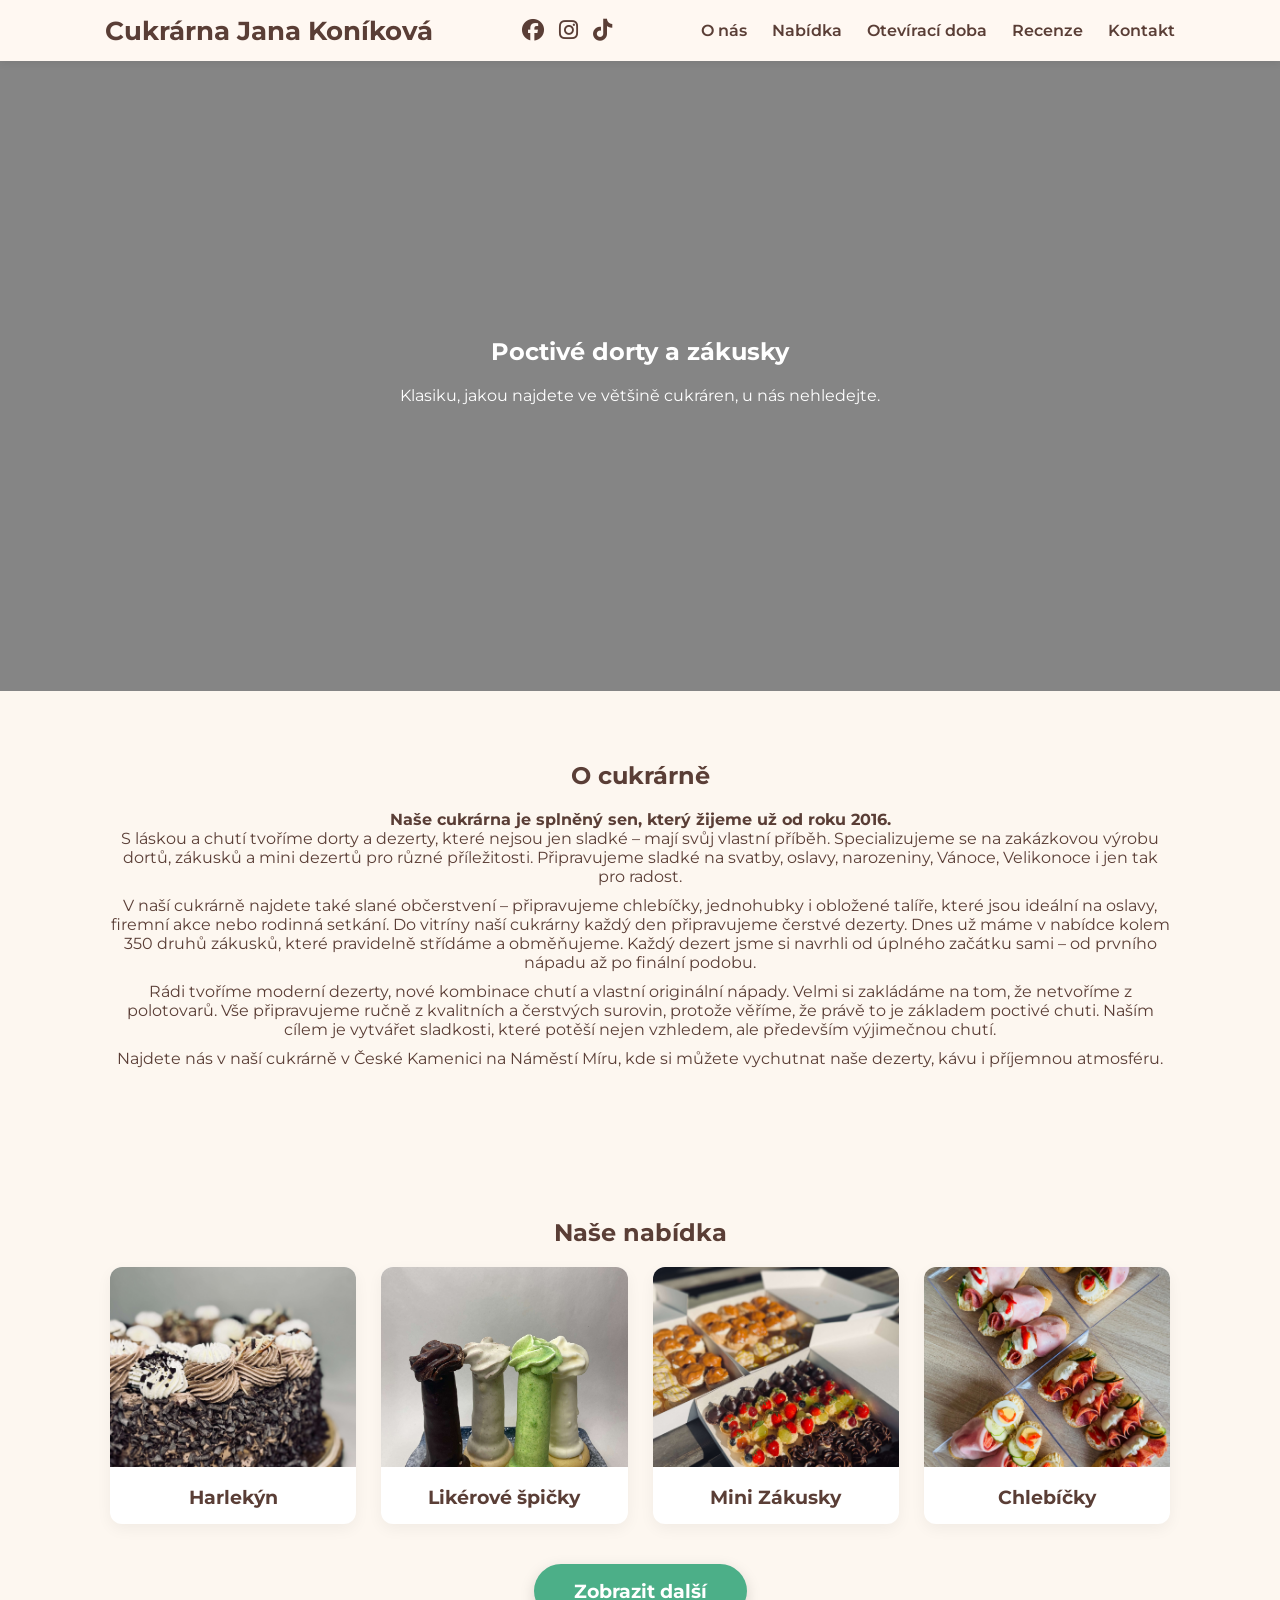
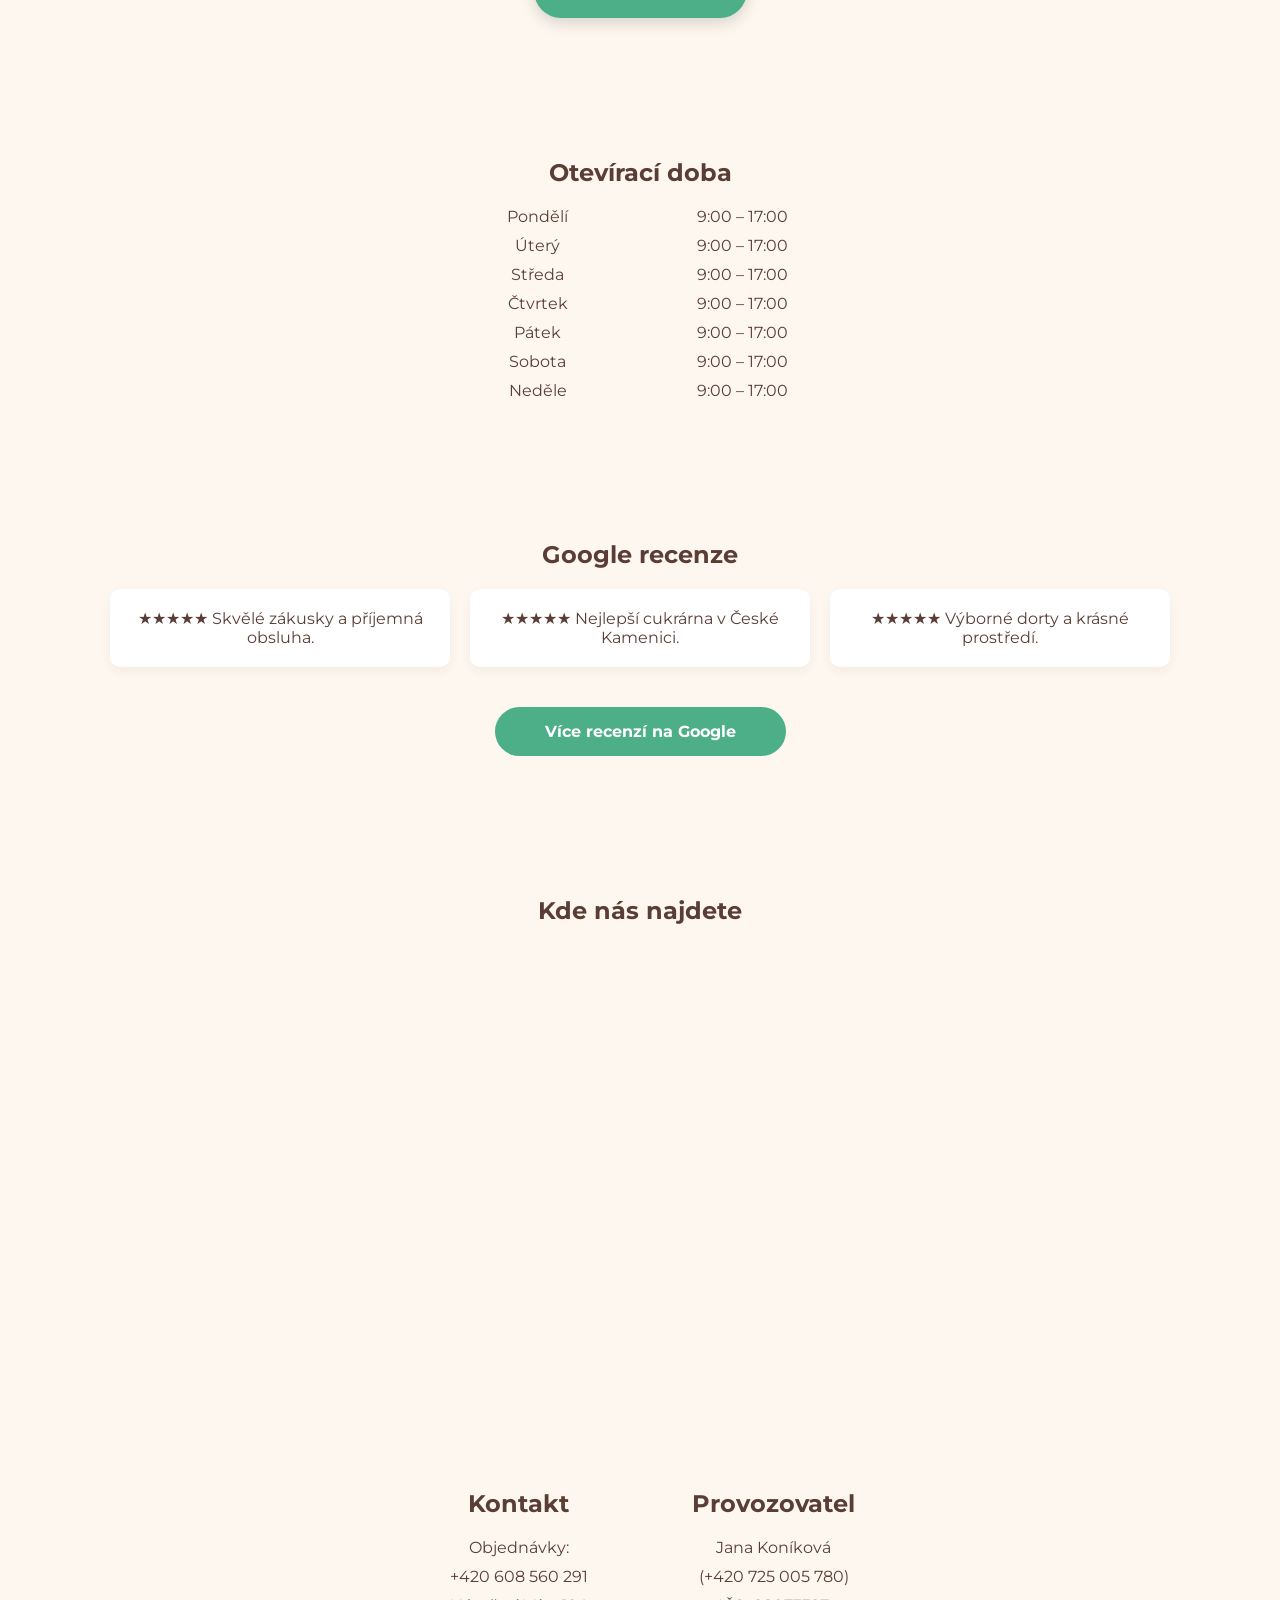
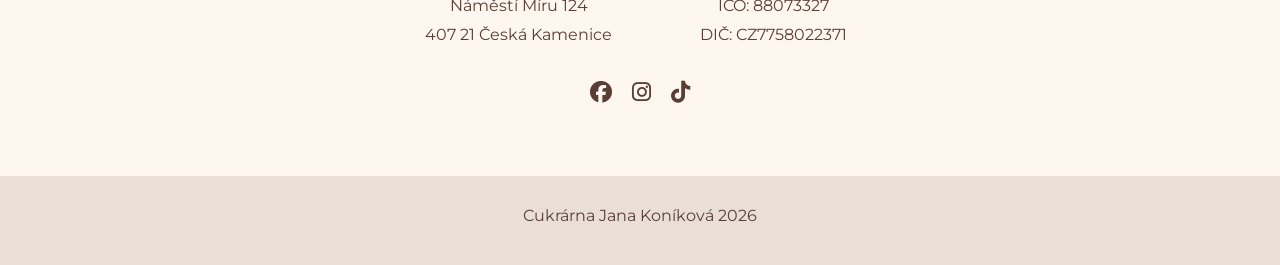
==== commit 6f8e18c6: "Update index.html" ====
--- a/index.html
+++ b/index.html
@@ -125,13 +125,13 @@
 
 <div class="hours">
 
-<div>Pondělí</div><div>13:00 – 17:00</div>
+<div>Pondělí</div><div>9:00 – 17:00</div>
 <div>Úterý</div><div>9:00 – 17:00</div>
 <div>Středa</div><div>9:00 – 17:00</div>
 <div>Čtvrtek</div><div>9:00 – 17:00</div>
 <div>Pátek</div><div>9:00 – 17:00</div>
 <div>Sobota</div><div>9:00 – 17:00</div>
-<div>Neděle</div><div>13:00 – 17:00</div>
+<div>Neděle</div><div>9:00 – 17:00</div>
 
 </div>
 
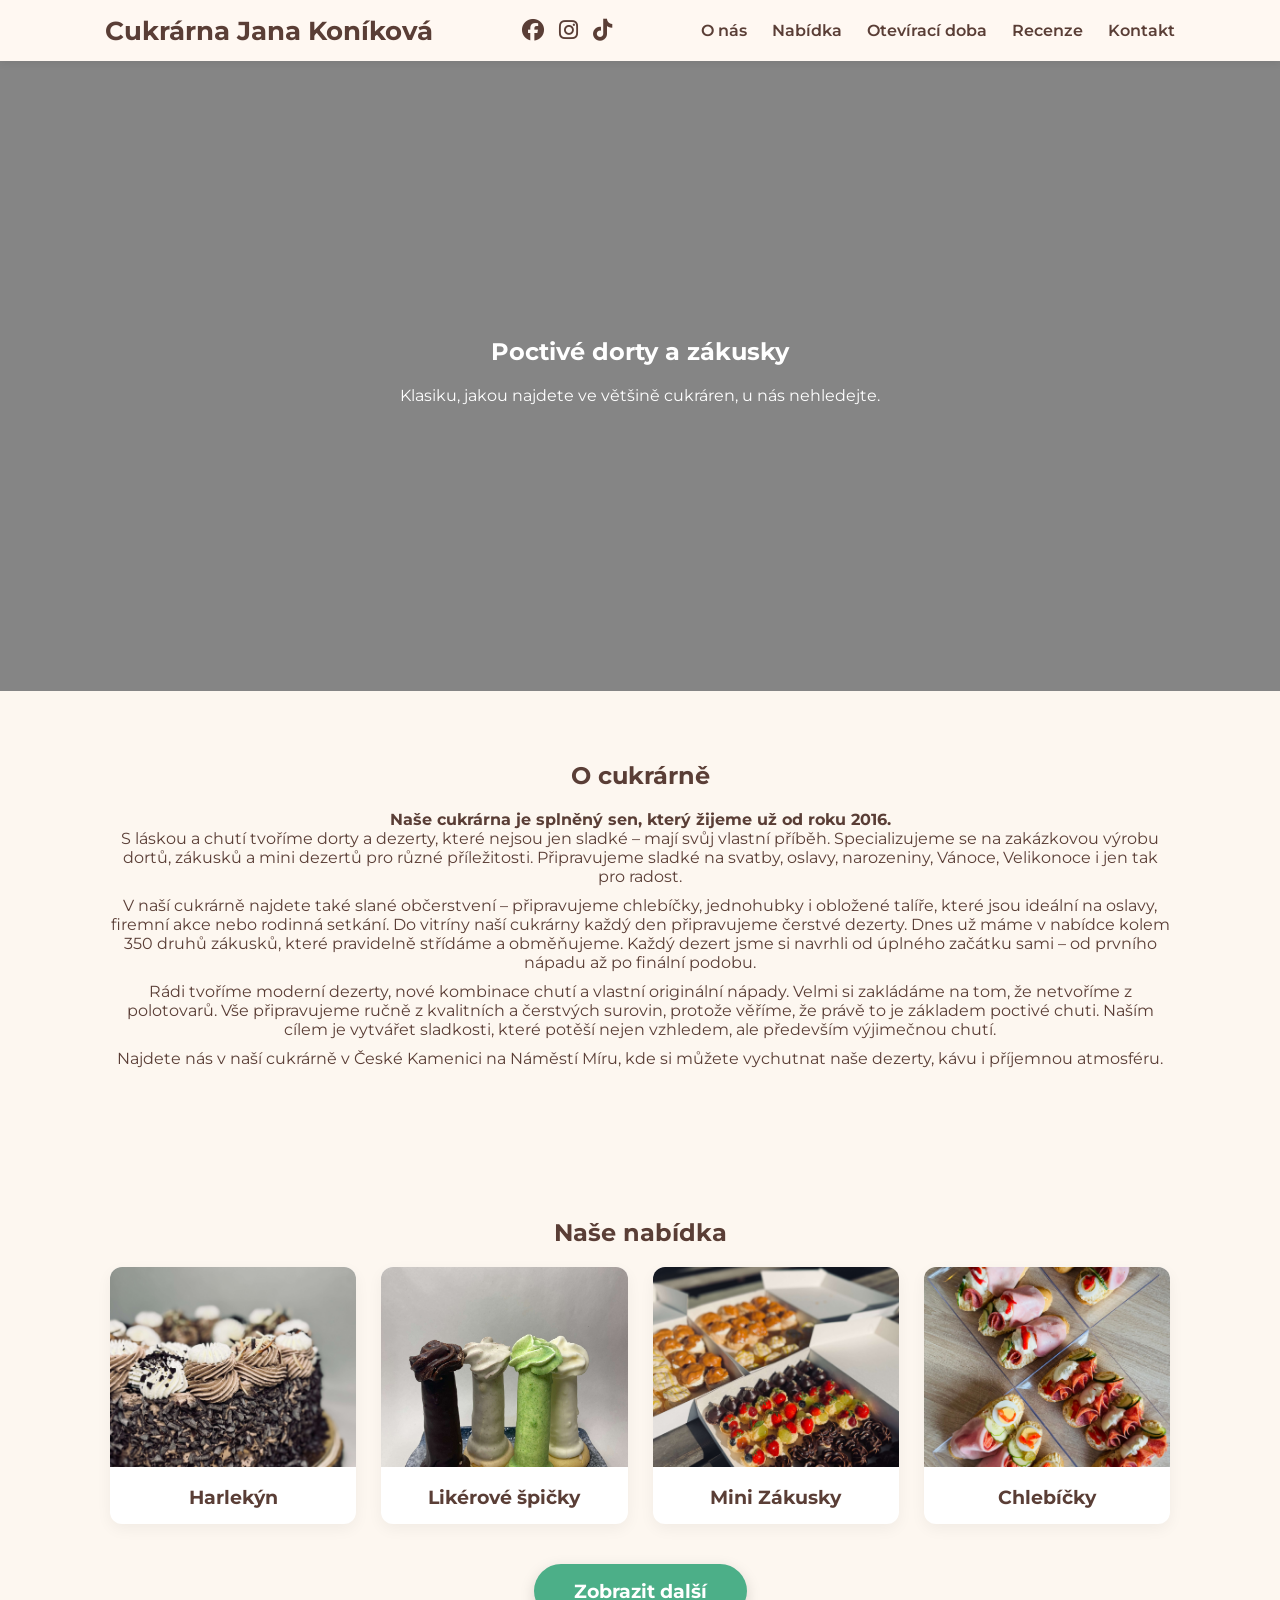
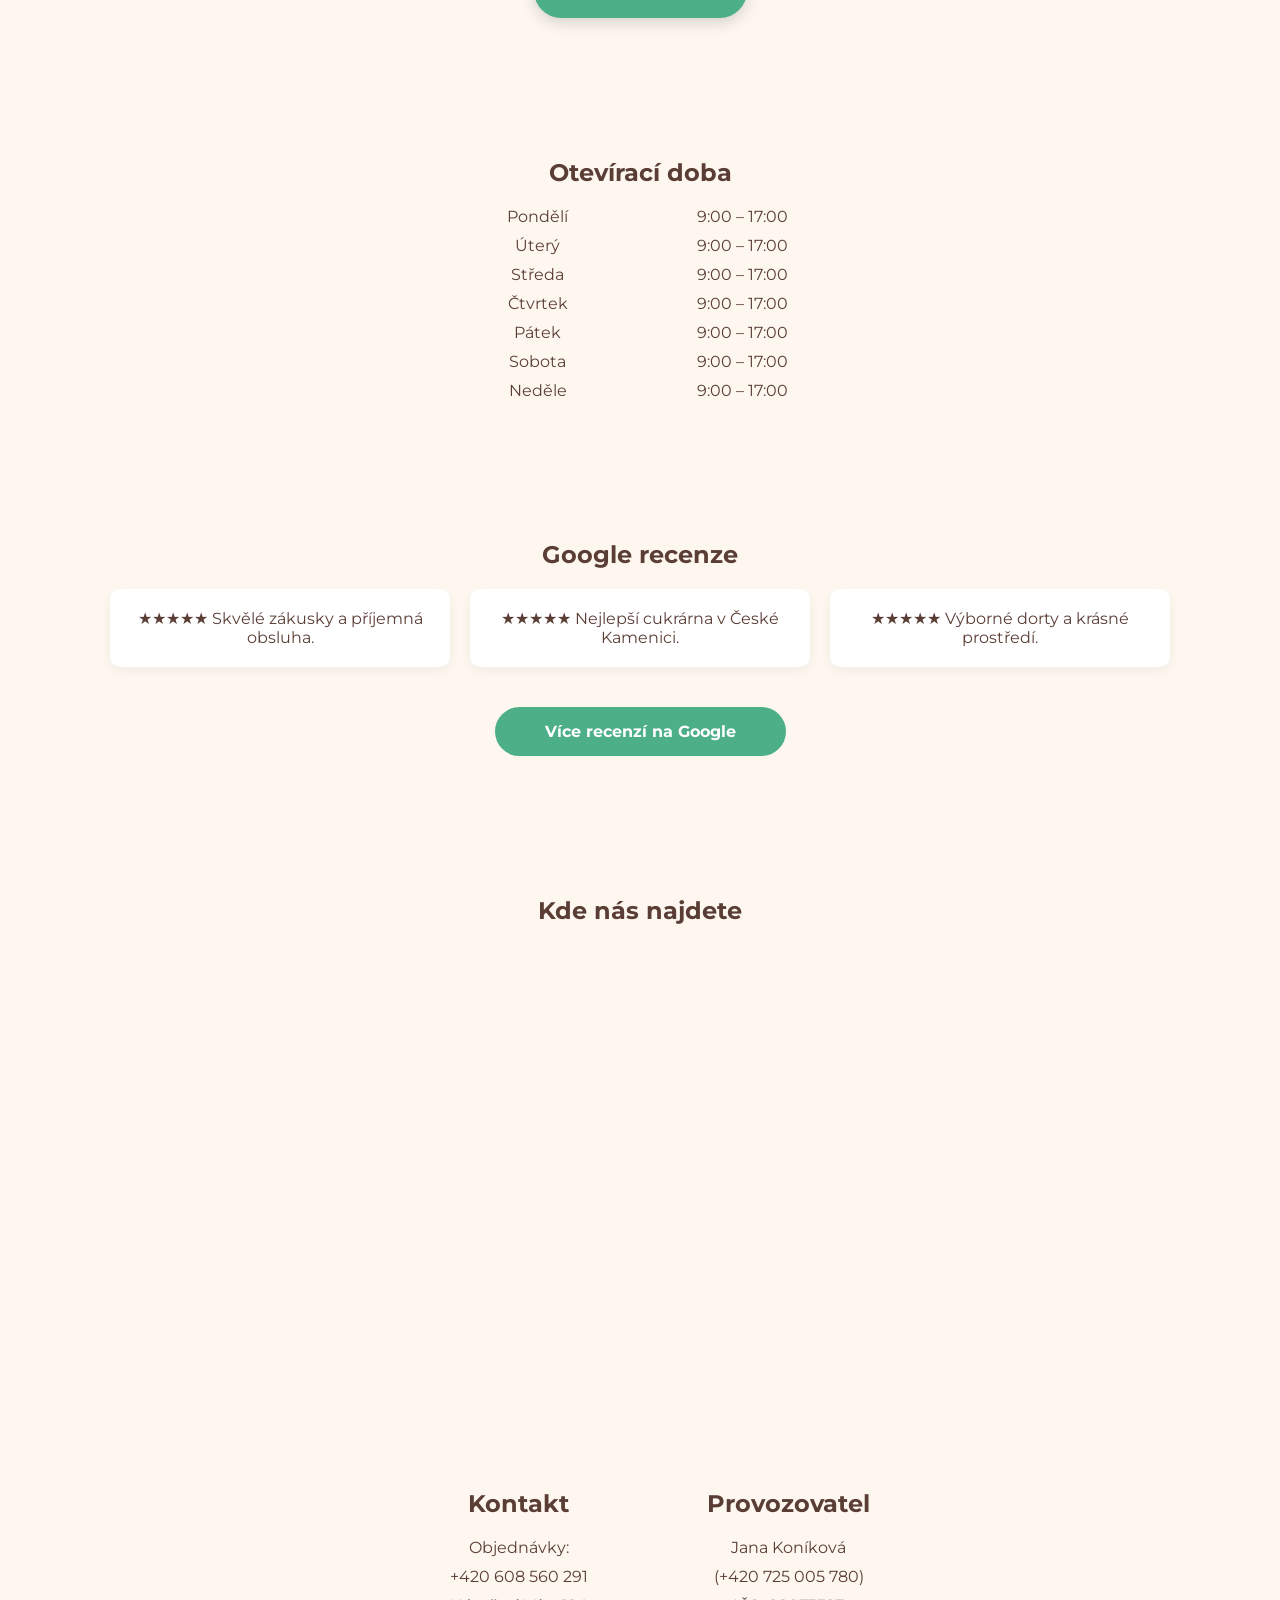
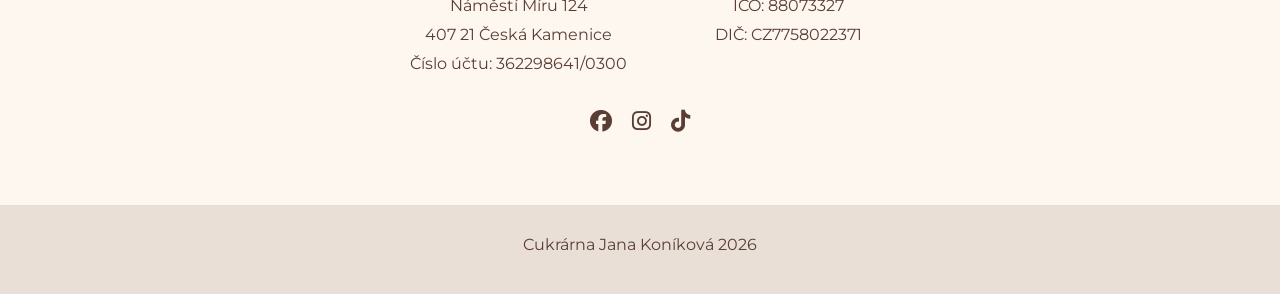
==== commit 198721c4: "Update index.html" ====
--- a/index.html
+++ b/index.html
@@ -194,6 +194,7 @@
 <p>+420 608 560 291</p>
 <p>Náměstí Míru 124</p>
 <p>407 21 Česká Kamenice</p>
+<p>Číslo účtu: 362298641/0300</p>
 
 </div>
 
